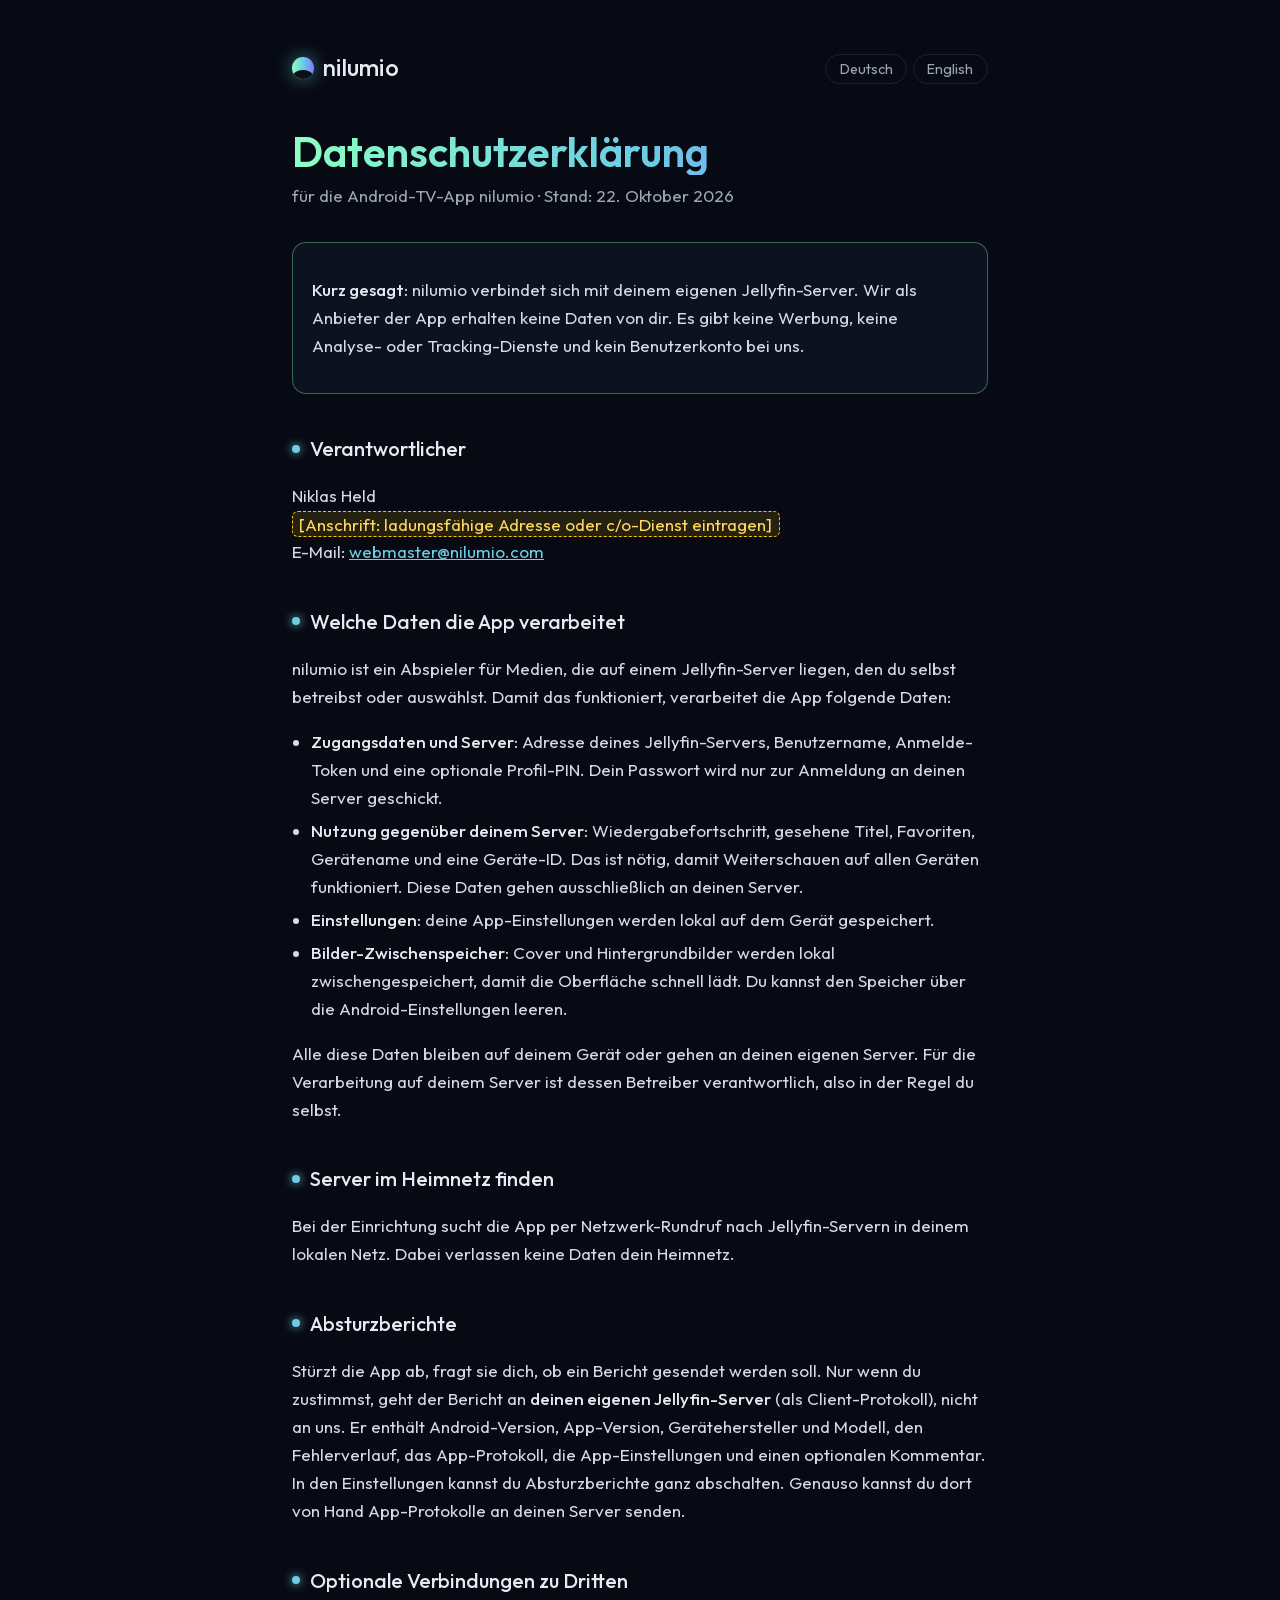
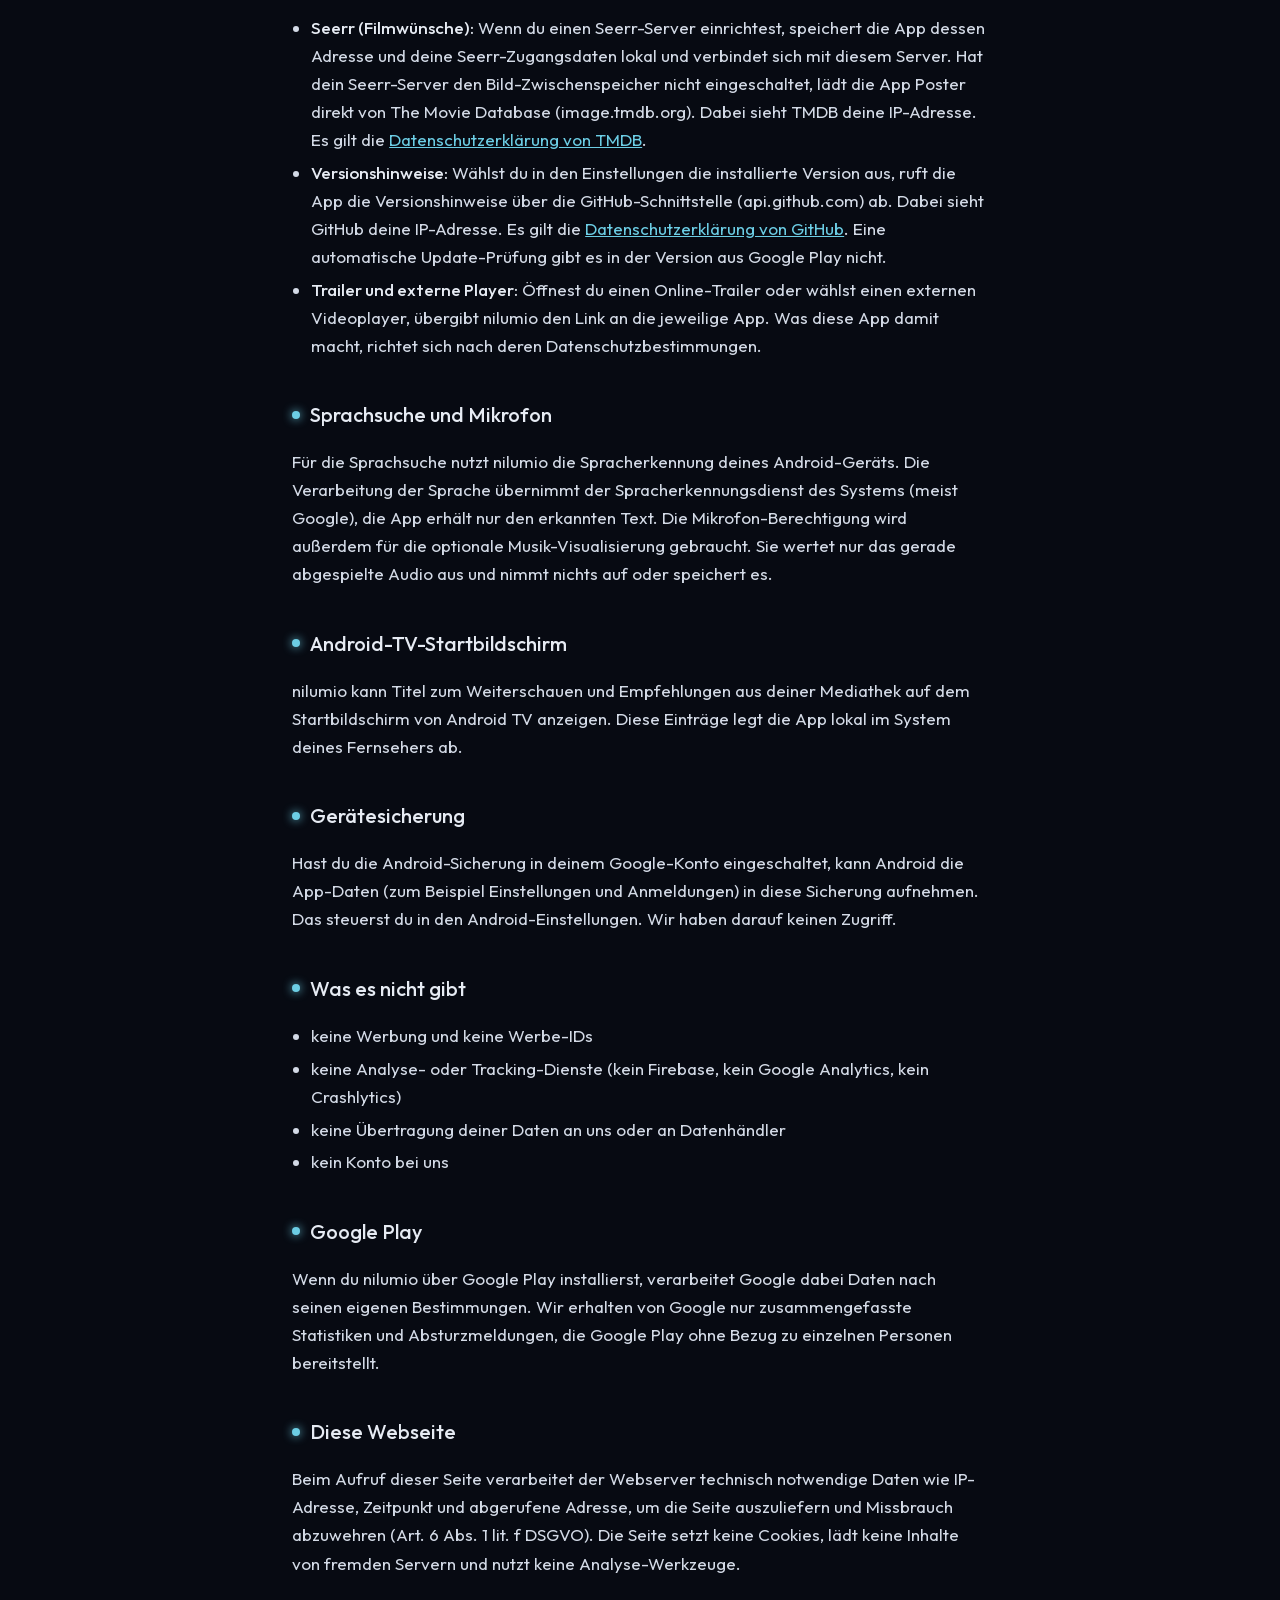
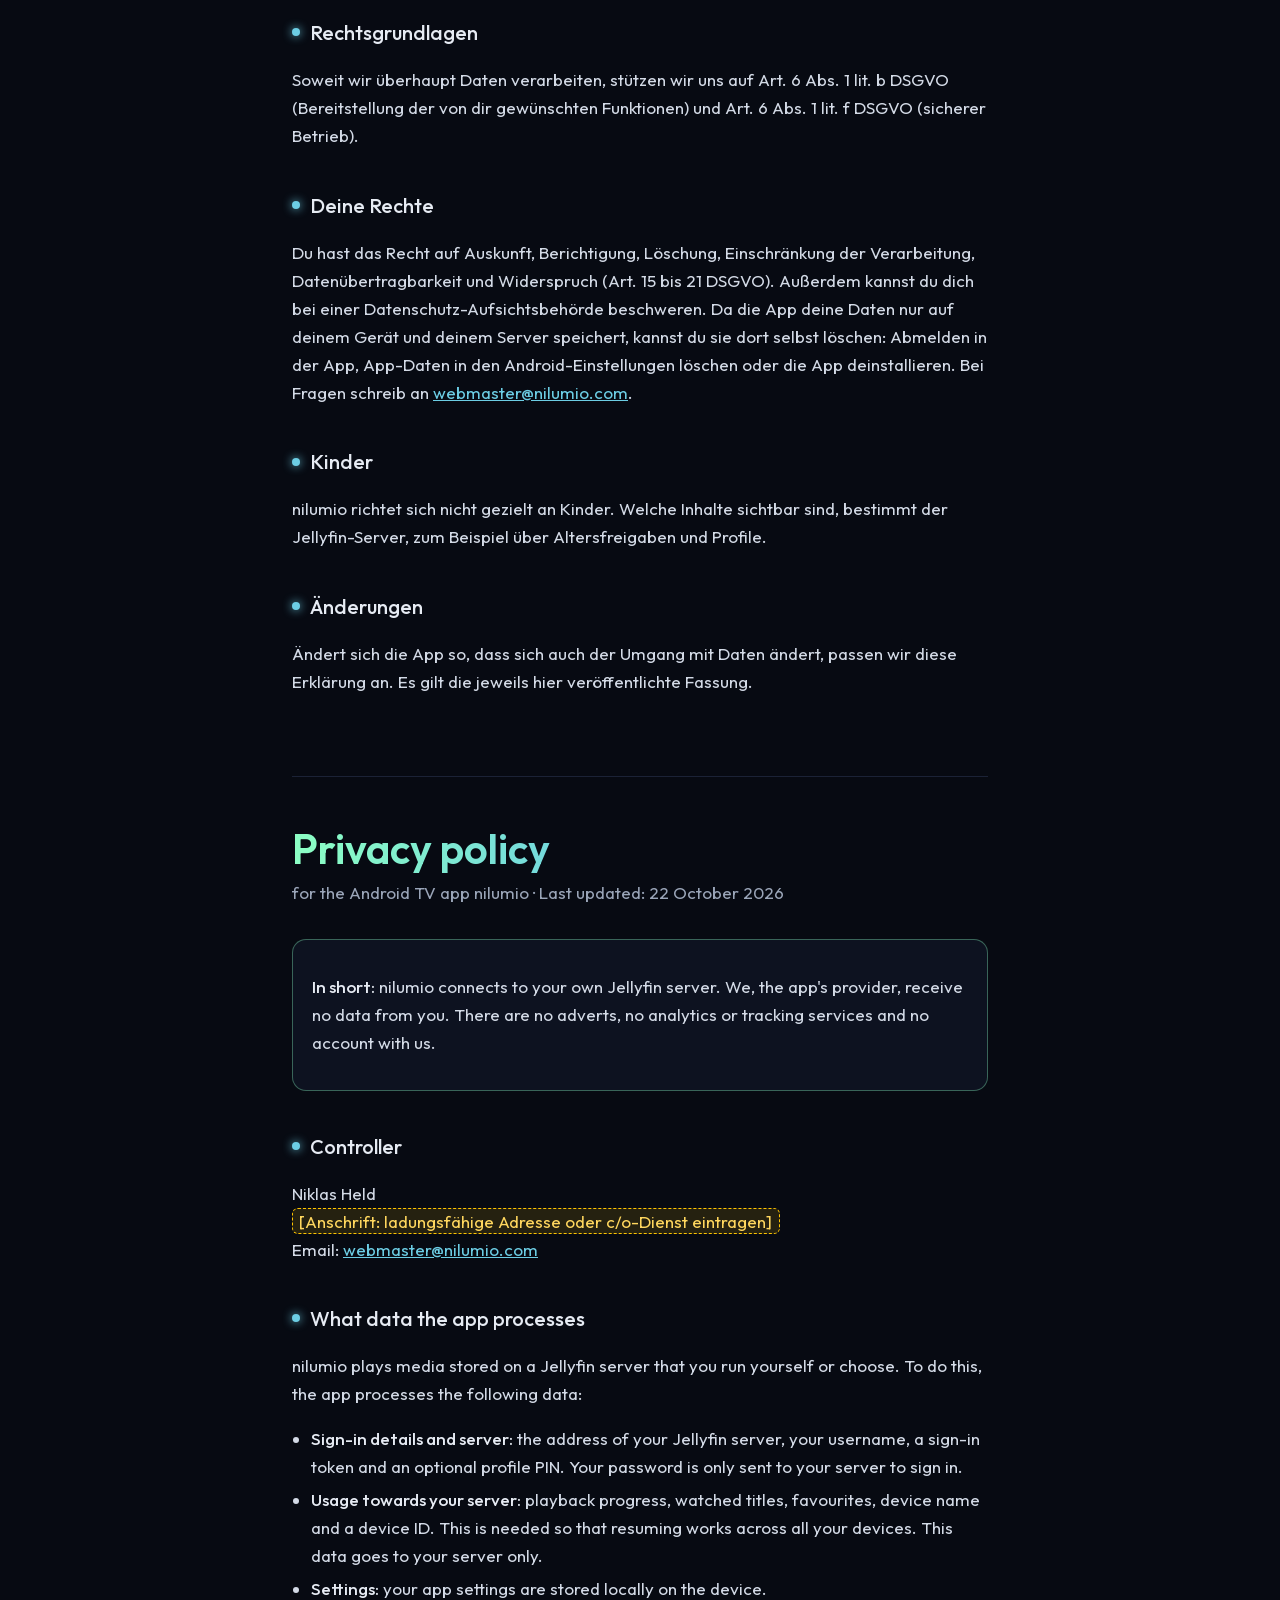
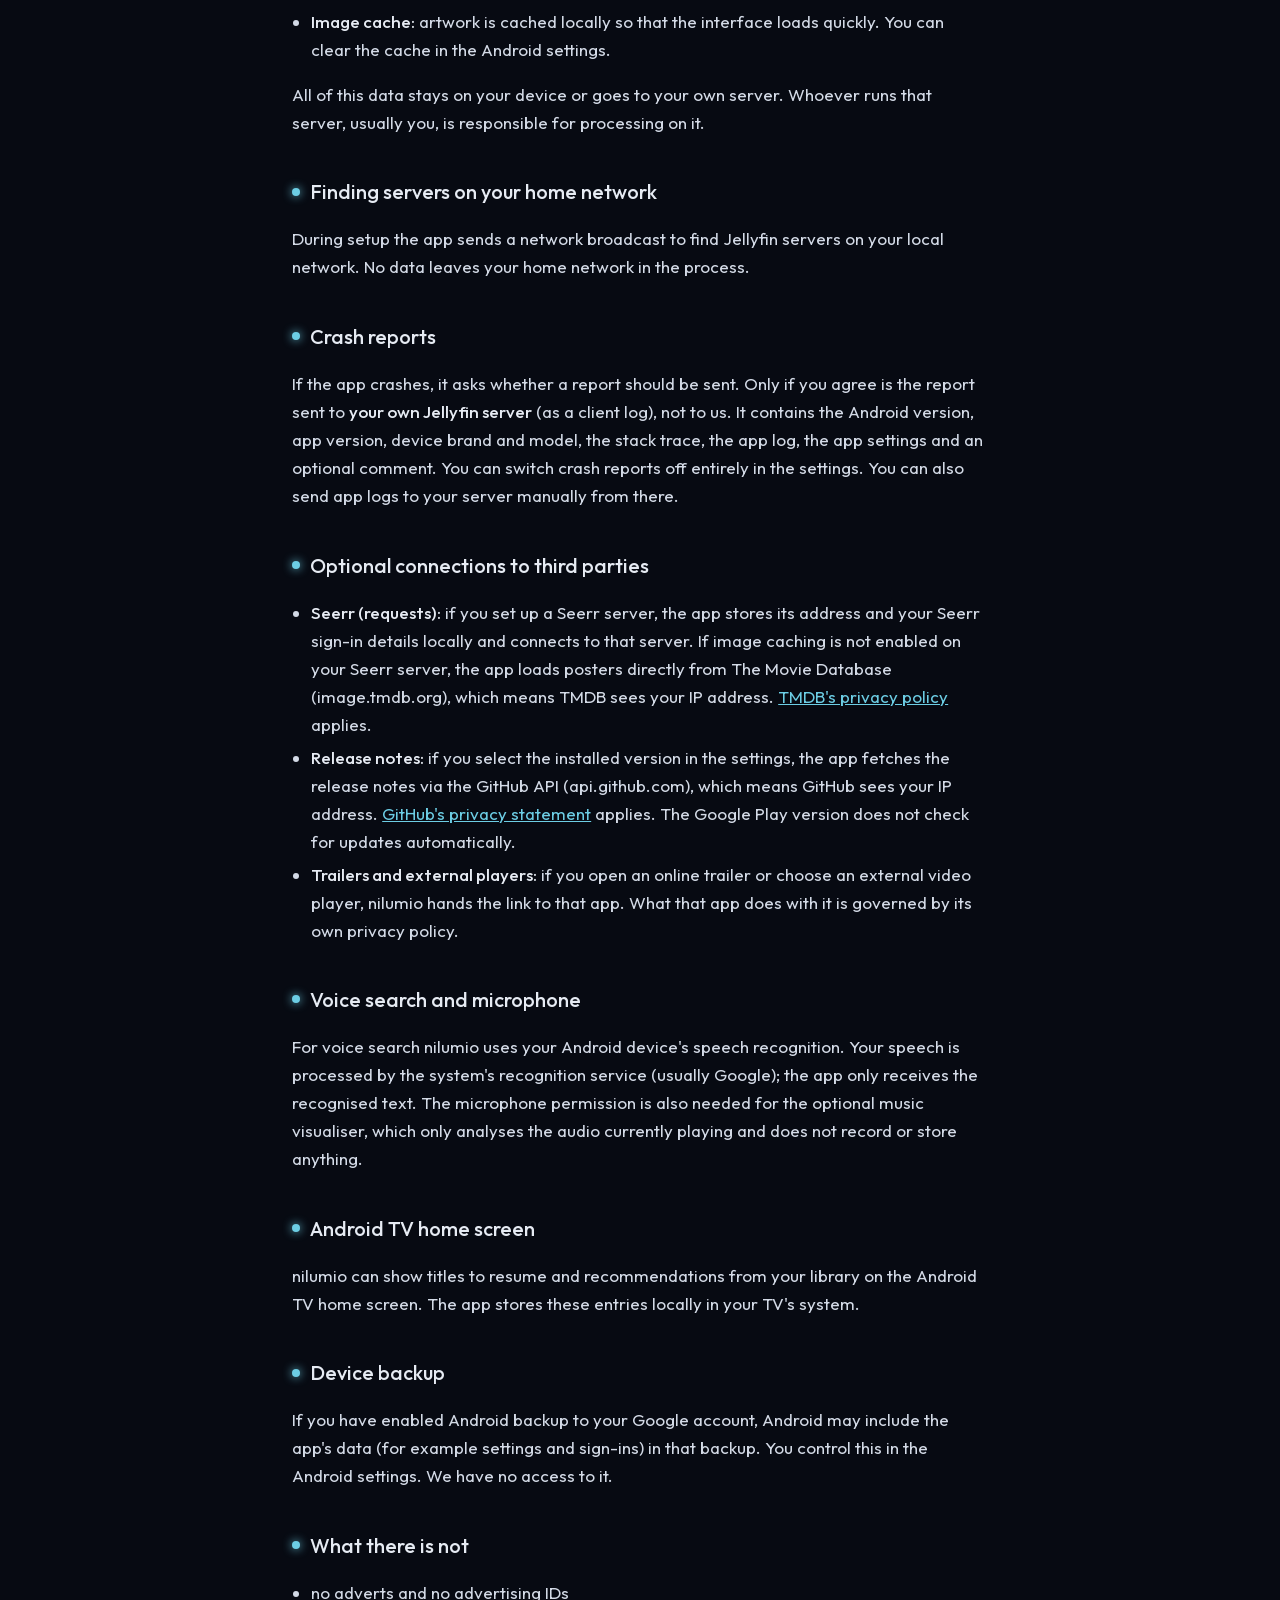
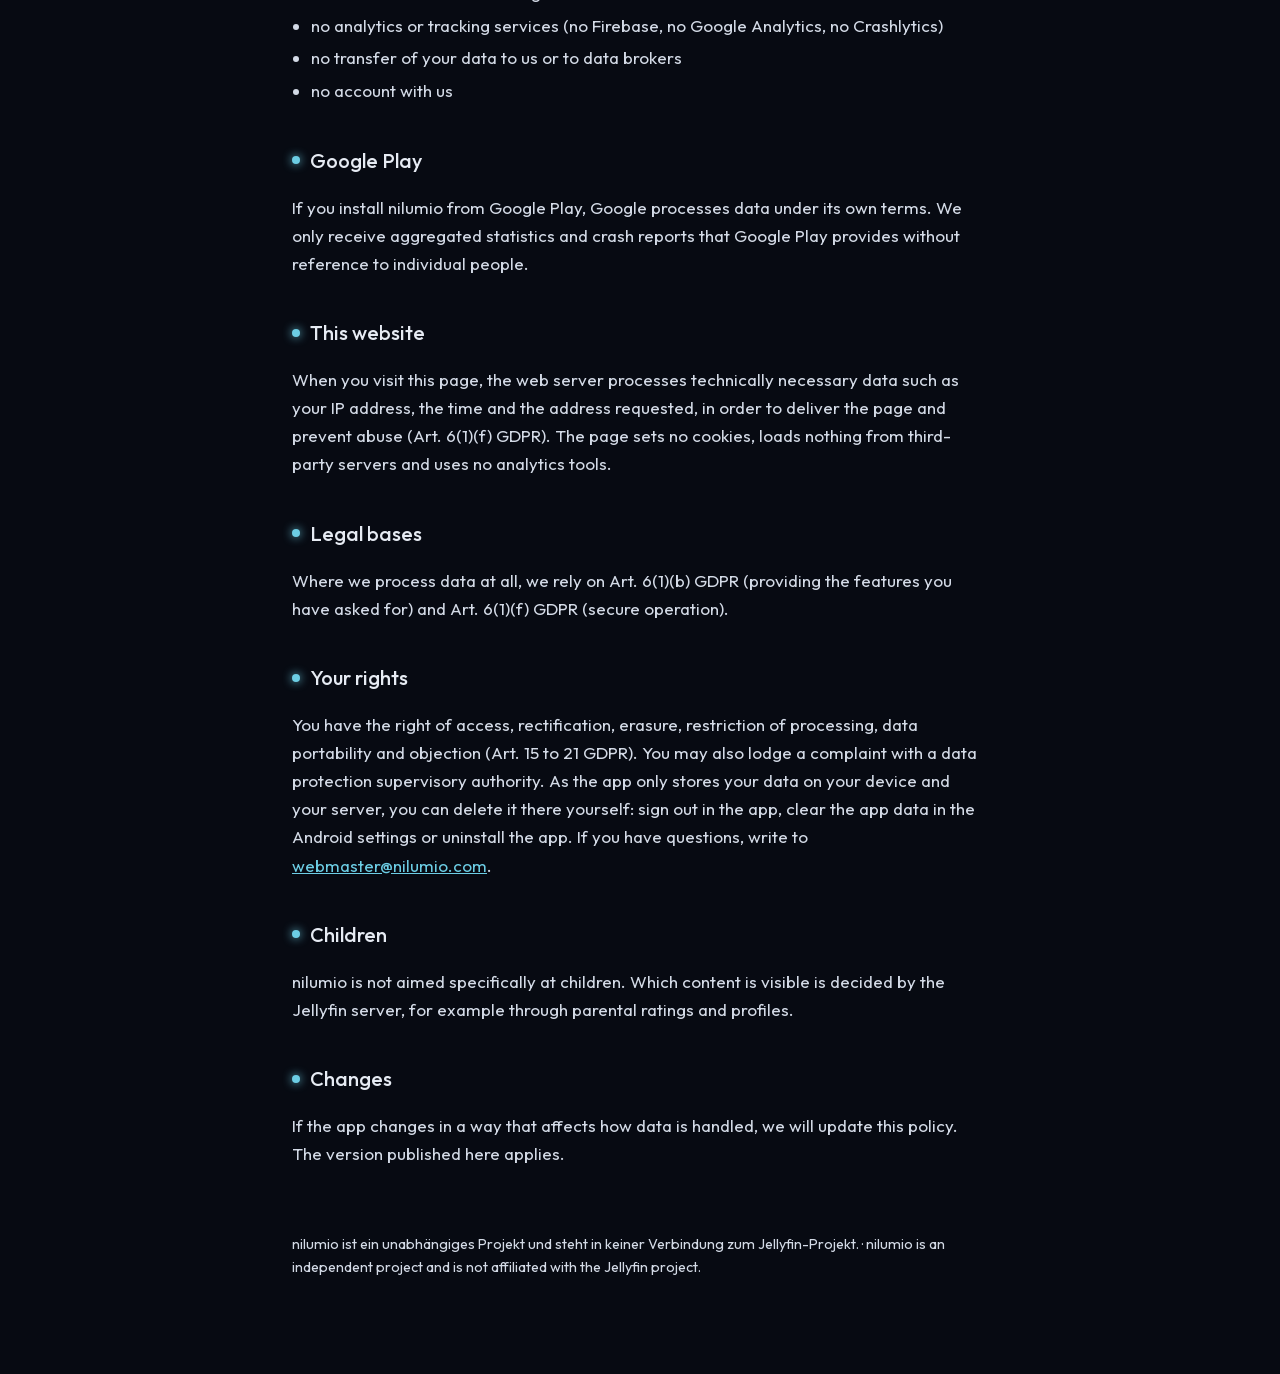
==== store/website/datenschutz/index.html @ da72fd7b "Add bilingual privacy policy page for nilumio Describes what the app actually processes: sign-in and" ====
<!doctype html>
<html lang="de">
<head>
<meta charset="utf-8">
<meta name="viewport" content="width=device-width, initial-scale=1">
<title>Datenschutz · Privacy · nilumio</title>
<meta name="description" content="Datenschutzerklärung der Android-TV-App nilumio. Privacy policy of the Android TV app nilumio.">
<meta name="robots" content="index, follow">
<meta name="color-scheme" content="dark">
<style>
@font-face{font-family:'Outfit';font-style:normal;font-weight:300 700;font-display:swap;src:url([data-uri]) format('woff2')}
:root{--bg:#070A12;--panel:#0d1220;--line:#1b2236;--text:#e6ebf3;--muted:#9aa5b8;--mint:#8CFFC4;--cyan:#6CCDE4;--violet:#8079FF}
*{box-sizing:border-box}
html{background:var(--bg)}
body{margin:0;background:var(--bg);color:var(--text);font:400 17px/1.65 'Outfit',system-ui,-apple-system,'Segoe UI',Roboto,sans-serif;-webkit-font-smoothing:antialiased}
body::before{content:"";position:fixed;inset:-20vh -10vw auto;height:70vh;z-index:-1;pointer-events:none;
 background:radial-gradient(40% 60% at 25% 30%,rgba(140,255,196,.13),transparent 70%),radial-gradient(35% 55% at 60% 20%,rgba(108,205,228,.12),transparent 70%),radial-gradient(40% 60% at 85% 35%,rgba(128,121,255,.14),transparent 70%);filter:blur(30px)}
.wrap{max-width:46rem;margin:0 auto;padding:3rem 1.25rem 5rem}
header{display:flex;align-items:center;justify-content:space-between;gap:1rem;flex-wrap:wrap;margin-bottom:2.5rem}
.brand{display:flex;align-items:center;gap:.6rem;color:var(--text);text-decoration:none;font-weight:500;font-size:1.5rem;letter-spacing:.01em}
.dot{width:1.35rem;height:1.35rem;border-radius:50%;background:linear-gradient(90deg,var(--mint),var(--cyan),var(--violet));box-shadow:0 0 18px rgba(108,205,228,.55);position:relative;overflow:hidden}
.dot::after{content:"";position:absolute;left:-10%;right:-10%;top:58%;height:120%;border-radius:50%;background:#0b0f16}
nav.lang a{color:var(--muted);text-decoration:none;border:1px solid var(--line);border-radius:999px;padding:.3rem .85rem;font-size:.9rem;margin-left:.35rem}
nav.lang a:hover,nav.lang a:focus-visible{color:var(--text);border-color:var(--cyan);outline:none}
h1{font-weight:600;font-size:clamp(1.9rem,5vw,2.6rem);line-height:1.15;margin:0 0 .4rem;background:linear-gradient(90deg,var(--mint),var(--cyan) 50%,var(--violet));-webkit-background-clip:text;background-clip:text;color:transparent}
.stand{color:var(--muted);margin:0 0 2rem}
h2{font-weight:500;font-size:1.25rem;margin:2.4rem 0 .6rem;color:var(--text)}
h2::before{content:"";display:inline-block;width:.5rem;height:.5rem;border-radius:50%;background:var(--cyan);margin-right:.6rem;vertical-align:.18em;box-shadow:0 0 10px var(--cyan)}
p,li{color:#d3dae6}
ul{padding-left:1.2rem}
li{margin:.3rem 0}
a{color:var(--cyan)}
strong{color:var(--text);font-weight:500}
.box{background:var(--panel);border:1px solid var(--line);border-radius:14px;padding:1rem 1.2rem;margin:1rem 0}
.box.key{border-color:rgba(140,255,196,.35)}
.placeholder{background:rgba(255,196,0,.12);border:1px dashed #ffc400;color:#ffd75e;border-radius:6px;padding:.1rem .4rem}
section.lang + section.lang{margin-top:5rem;padding-top:3rem;border-top:1px solid var(--line)}
footer{margin-top:4rem;color:var(--muted);font-size:.9rem}
</style>
</head>
<body>
<div class="wrap">
<header>
  <a class="brand" href="#de" aria-label="nilumio"><span class="dot" aria-hidden="true"></span>nilumio</a>
  <nav class="lang" aria-label="Sprache / Language"><a href="#de" hreflang="de">Deutsch</a><a href="#en" hreflang="en">English</a></nav>
</header>

<main>
<section class="lang" id="de" lang="de">
<h1>Datenschutzerklärung</h1>
<p class="stand">für die Android-TV-App nilumio · Stand: 22. Oktober 2026</p>

<div class="box key">
<p><strong>Kurz gesagt:</strong> nilumio verbindet sich mit deinem eigenen Jellyfin-Server. Wir als Anbieter der App erhalten keine Daten von dir. Es gibt keine Werbung, keine Analyse- oder Tracking-Dienste und kein Benutzerkonto bei uns.</p>
</div>

<h2>Verantwortlicher</h2>
<p>Niklas Held<br>
<span class="placeholder">[Anschrift: ladungsfähige Adresse oder c/o-Dienst eintragen]</span><br>
E-Mail: <a href="mailto:webmaster@nilumio.com">webmaster@nilumio.com</a></p>

<h2>Welche Daten die App verarbeitet</h2>
<p>nilumio ist ein Abspieler für Medien, die auf einem Jellyfin-Server liegen, den du selbst betreibst oder auswählst. Damit das funktioniert, verarbeitet die App folgende Daten:</p>
<ul>
<li><strong>Zugangsdaten und Server:</strong> Adresse deines Jellyfin-Servers, Benutzername, Anmelde-Token und eine optionale Profil-PIN. Dein Passwort wird nur zur Anmeldung an deinen Server geschickt.</li>
<li><strong>Nutzung gegenüber deinem Server:</strong> Wiedergabefortschritt, gesehene Titel, Favoriten, Gerätename und eine Geräte-ID. Das ist nötig, damit Weiterschauen auf allen Geräten funktioniert. Diese Daten gehen ausschließlich an deinen Server.</li>
<li><strong>Einstellungen:</strong> deine App-Einstellungen werden lokal auf dem Gerät gespeichert.</li>
<li><strong>Bilder-Zwischenspeicher:</strong> Cover und Hintergrundbilder werden lokal zwischengespeichert, damit die Oberfläche schnell lädt. Du kannst den Speicher über die Android-Einstellungen leeren.</li>
</ul>
<p>Alle diese Daten bleiben auf deinem Gerät oder gehen an deinen eigenen Server. Für die Verarbeitung auf deinem Server ist dessen Betreiber verantwortlich, also in der Regel du selbst.</p>

<h2>Server im Heimnetz finden</h2>
<p>Bei der Einrichtung sucht die App per Netzwerk-Rundruf nach Jellyfin-Servern in deinem lokalen Netz. Dabei verlassen keine Daten dein Heimnetz.</p>

<h2>Absturzberichte</h2>
<p>Stürzt die App ab, fragt sie dich, ob ein Bericht gesendet werden soll. Nur wenn du zustimmst, geht der Bericht an <strong>deinen eigenen Jellyfin-Server</strong> (als Client-Protokoll), nicht an uns. Er enthält Android-Version, App-Version, Gerätehersteller und Modell, den Fehlerverlauf, das App-Protokoll, die App-Einstellungen und einen optionalen Kommentar. In den Einstellungen kannst du Absturzberichte ganz abschalten. Genauso kannst du dort von Hand App-Protokolle an deinen Server senden.</p>

<h2>Optionale Verbindungen zu Dritten</h2>
<ul>
<li><strong>Seerr (Filmwünsche):</strong> Wenn du einen Seerr-Server einrichtest, speichert die App dessen Adresse und deine Seerr-Zugangsdaten lokal und verbindet sich mit diesem Server. Hat dein Seerr-Server den Bild-Zwischenspeicher nicht eingeschaltet, lädt die App Poster direkt von The Movie Database (image.tmdb.org). Dabei sieht TMDB deine IP-Adresse. Es gilt die <a href="https://www.themoviedb.org/privacy-policy" rel="noopener">Datenschutzerklärung von TMDB</a>.</li>
<li><strong>Versionshinweise:</strong> Wählst du in den Einstellungen die installierte Version aus, ruft die App die Versionshinweise über die GitHub-Schnittstelle (api.github.com) ab. Dabei sieht GitHub deine IP-Adresse. Es gilt die <a href="https://docs.github.com/de/site-policy/privacy-policies/github-general-privacy-statement" rel="noopener">Datenschutzerklärung von GitHub</a>. Eine automatische Update-Prüfung gibt es in der Version aus Google Play nicht.</li>
<li><strong>Trailer und externe Player:</strong> Öffnest du einen Online-Trailer oder wählst einen externen Videoplayer, übergibt nilumio den Link an die jeweilige App. Was diese App damit macht, richtet sich nach deren Datenschutzbestimmungen.</li>
</ul>

<h2>Sprachsuche und Mikrofon</h2>
<p>Für die Sprachsuche nutzt nilumio die Spracherkennung deines Android-Geräts. Die Verarbeitung der Sprache übernimmt der Spracherkennungsdienst des Systems (meist Google), die App erhält nur den erkannten Text. Die Mikrofon-Berechtigung wird außerdem für die optionale Musik-Visualisierung gebraucht. Sie wertet nur das gerade abgespielte Audio aus und nimmt nichts auf oder speichert es.</p>

<h2>Android-TV-Startbildschirm</h2>
<p>nilumio kann Titel zum Weiterschauen und Empfehlungen aus deiner Mediathek auf dem Startbildschirm von Android TV anzeigen. Diese Einträge legt die App lokal im System deines Fernsehers ab.</p>

<h2>Gerätesicherung</h2>
<p>Hast du die Android-Sicherung in deinem Google-Konto eingeschaltet, kann Android die App-Daten (zum Beispiel Einstellungen und Anmeldungen) in diese Sicherung aufnehmen. Das steuerst du in den Android-Einstellungen. Wir haben darauf keinen Zugriff.</p>

<h2>Was es nicht gibt</h2>
<ul>
<li>keine Werbung und keine Werbe-IDs</li>
<li>keine Analyse- oder Tracking-Dienste (kein Firebase, kein Google Analytics, kein Crashlytics)</li>
<li>keine Übertragung deiner Daten an uns oder an Datenhändler</li>
<li>kein Konto bei uns</li>
</ul>

<h2>Google Play</h2>
<p>Wenn du nilumio über Google Play installierst, verarbeitet Google dabei Daten nach seinen eigenen Bestimmungen. Wir erhalten von Google nur zusammengefasste Statistiken und Absturzmeldungen, die Google Play ohne Bezug zu einzelnen Personen bereitstellt.</p>

<h2>Diese Webseite</h2>
<p>Beim Aufruf dieser Seite verarbeitet der Webserver technisch notwendige Daten wie IP-Adresse, Zeitpunkt und abgerufene Adresse, um die Seite auszuliefern und Missbrauch abzuwehren (Art. 6 Abs. 1 lit. f DSGVO). Die Seite setzt keine Cookies, lädt keine Inhalte von fremden Servern und nutzt keine Analyse-Werkzeuge.</p>

<h2>Rechtsgrundlagen</h2>
<p>Soweit wir überhaupt Daten verarbeiten, stützen wir uns auf Art. 6 Abs. 1 lit. b DSGVO (Bereitstellung der von dir gewünschten Funktionen) und Art. 6 Abs. 1 lit. f DSGVO (sicherer Betrieb).</p>

<h2>Deine Rechte</h2>
<p>Du hast das Recht auf Auskunft, Berichtigung, Löschung, Einschränkung der Verarbeitung, Datenübertragbarkeit und Widerspruch (Art. 15 bis 21 DSGVO). Außerdem kannst du dich bei einer Datenschutz-Aufsichtsbehörde beschweren. Da die App deine Daten nur auf deinem Gerät und deinem Server speichert, kannst du sie dort selbst löschen: Abmelden in der App, App-Daten in den Android-Einstellungen löschen oder die App deinstallieren. Bei Fragen schreib an <a href="mailto:webmaster@nilumio.com">webmaster@nilumio.com</a>.</p>

<h2>Kinder</h2>
<p>nilumio richtet sich nicht gezielt an Kinder. Welche Inhalte sichtbar sind, bestimmt der Jellyfin-Server, zum Beispiel über Altersfreigaben und Profile.</p>

<h2>Änderungen</h2>
<p>Ändert sich die App so, dass sich auch der Umgang mit Daten ändert, passen wir diese Erklärung an. Es gilt die jeweils hier veröffentlichte Fassung.</p>
</section>

<section class="lang" id="en" lang="en-GB">
<h1>Privacy policy</h1>
<p class="stand">for the Android TV app nilumio · Last updated: 22 October 2026</p>

<div class="box key">
<p><strong>In short:</strong> nilumio connects to your own Jellyfin server. We, the app's provider, receive no data from you. There are no adverts, no analytics or tracking services and no account with us.</p>
</div>

<h2>Controller</h2>
<p>Niklas Held<br>
<span class="placeholder">[Anschrift: ladungsfähige Adresse oder c/o-Dienst eintragen]</span><br>
Email: <a href="mailto:webmaster@nilumio.com">webmaster@nilumio.com</a></p>

<h2>What data the app processes</h2>
<p>nilumio plays media stored on a Jellyfin server that you run yourself or choose. To do this, the app processes the following data:</p>
<ul>
<li><strong>Sign-in details and server:</strong> the address of your Jellyfin server, your username, a sign-in token and an optional profile PIN. Your password is only sent to your server to sign in.</li>
<li><strong>Usage towards your server:</strong> playback progress, watched titles, favourites, device name and a device ID. This is needed so that resuming works across all your devices. This data goes to your server only.</li>
<li><strong>Settings:</strong> your app settings are stored locally on the device.</li>
<li><strong>Image cache:</strong> artwork is cached locally so that the interface loads quickly. You can clear the cache in the Android settings.</li>
</ul>
<p>All of this data stays on your device or goes to your own server. Whoever runs that server, usually you, is responsible for processing on it.</p>

<h2>Finding servers on your home network</h2>
<p>During setup the app sends a network broadcast to find Jellyfin servers on your local network. No data leaves your home network in the process.</p>

<h2>Crash reports</h2>
<p>If the app crashes, it asks whether a report should be sent. Only if you agree is the report sent to <strong>your own Jellyfin server</strong> (as a client log), not to us. It contains the Android version, app version, device brand and model, the stack trace, the app log, the app settings and an optional comment. You can switch crash reports off entirely in the settings. You can also send app logs to your server manually from there.</p>

<h2>Optional connections to third parties</h2>
<ul>
<li><strong>Seerr (requests):</strong> if you set up a Seerr server, the app stores its address and your Seerr sign-in details locally and connects to that server. If image caching is not enabled on your Seerr server, the app loads posters directly from The Movie Database (image.tmdb.org), which means TMDB sees your IP address. <a href="https://www.themoviedb.org/privacy-policy" rel="noopener">TMDB's privacy policy</a> applies.</li>
<li><strong>Release notes:</strong> if you select the installed version in the settings, the app fetches the release notes via the GitHub API (api.github.com), which means GitHub sees your IP address. <a href="https://docs.github.com/en/site-policy/privacy-policies/github-general-privacy-statement" rel="noopener">GitHub's privacy statement</a> applies. The Google Play version does not check for updates automatically.</li>
<li><strong>Trailers and external players:</strong> if you open an online trailer or choose an external video player, nilumio hands the link to that app. What that app does with it is governed by its own privacy policy.</li>
</ul>

<h2>Voice search and microphone</h2>
<p>For voice search nilumio uses your Android device's speech recognition. Your speech is processed by the system's recognition service (usually Google); the app only receives the recognised text. The microphone permission is also needed for the optional music visualiser, which only analyses the audio currently playing and does not record or store anything.</p>

<h2>Android TV home screen</h2>
<p>nilumio can show titles to resume and recommendations from your library on the Android TV home screen. The app stores these entries locally in your TV's system.</p>

<h2>Device backup</h2>
<p>If you have enabled Android backup to your Google account, Android may include the app's data (for example settings and sign-ins) in that backup. You control this in the Android settings. We have no access to it.</p>

<h2>What there is not</h2>
<ul>
<li>no adverts and no advertising IDs</li>
<li>no analytics or tracking services (no Firebase, no Google Analytics, no Crashlytics)</li>
<li>no transfer of your data to us or to data brokers</li>
<li>no account with us</li>
</ul>

<h2>Google Play</h2>
<p>If you install nilumio from Google Play, Google processes data under its own terms. We only receive aggregated statistics and crash reports that Google Play provides without reference to individual people.</p>

<h2>This website</h2>
<p>When you visit this page, the web server processes technically necessary data such as your IP address, the time and the address requested, in order to deliver the page and prevent abuse (Art. 6(1)(f) GDPR). The page sets no cookies, loads nothing from third-party servers and uses no analytics tools.</p>

<h2>Legal bases</h2>
<p>Where we process data at all, we rely on Art. 6(1)(b) GDPR (providing the features you have asked for) and Art. 6(1)(f) GDPR (secure operation).</p>

<h2>Your rights</h2>
<p>You have the right of access, rectification, erasure, restriction of processing, data portability and objection (Art. 15 to 21 GDPR). You may also lodge a complaint with a data protection supervisory authority. As the app only stores your data on your device and your server, you can delete it there yourself: sign out in the app, clear the app data in the Android settings or uninstall the app. If you have questions, write to <a href="mailto:webmaster@nilumio.com">webmaster@nilumio.com</a>.</p>

<h2>Children</h2>
<p>nilumio is not aimed specifically at children. Which content is visible is decided by the Jellyfin server, for example through parental ratings and profiles.</p>

<h2>Changes</h2>
<p>If the app changes in a way that affects how data is handled, we will update this policy. The version published here applies.</p>
</section>
</main>

<footer>
<p>nilumio ist ein unabhängiges Projekt und steht in keiner Verbindung zum Jellyfin-Projekt. · nilumio is an independent project and is not affiliated with the Jellyfin project.</p>
</footer>
</div>
</body>
</html>
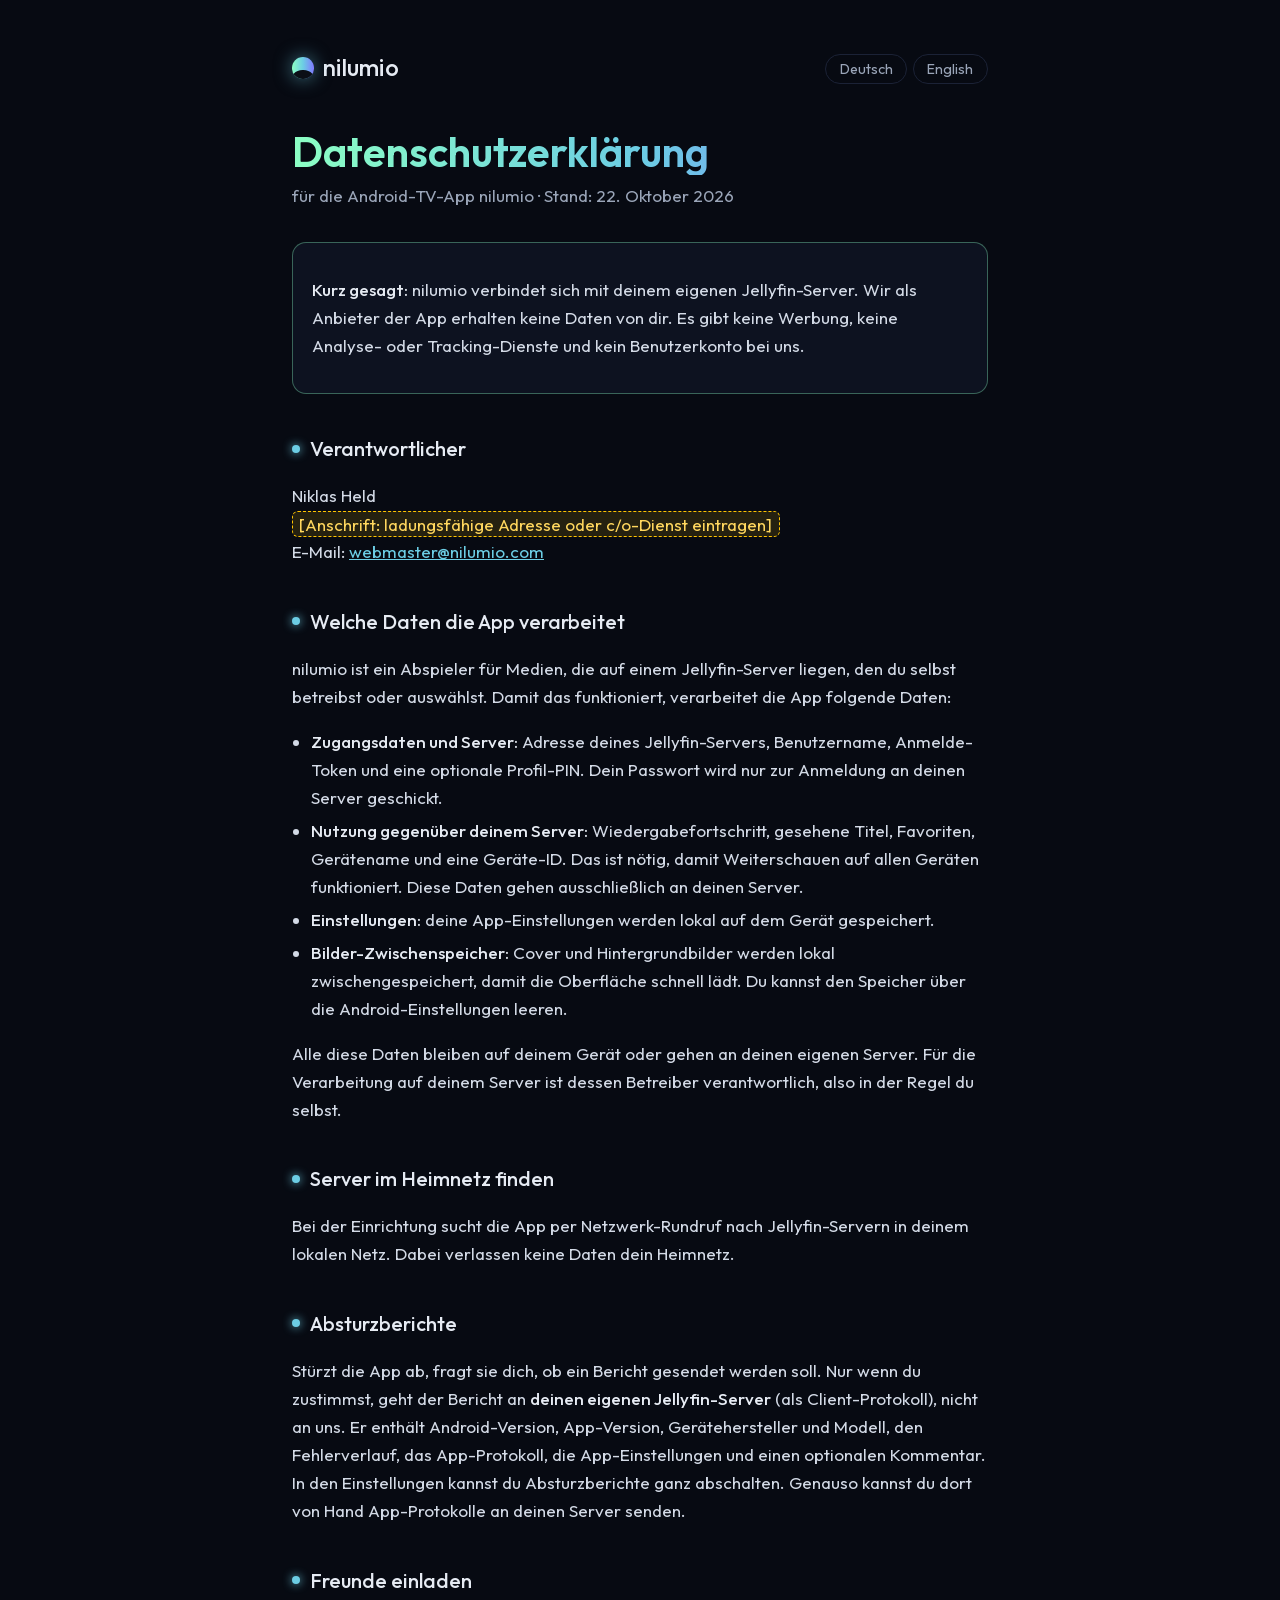
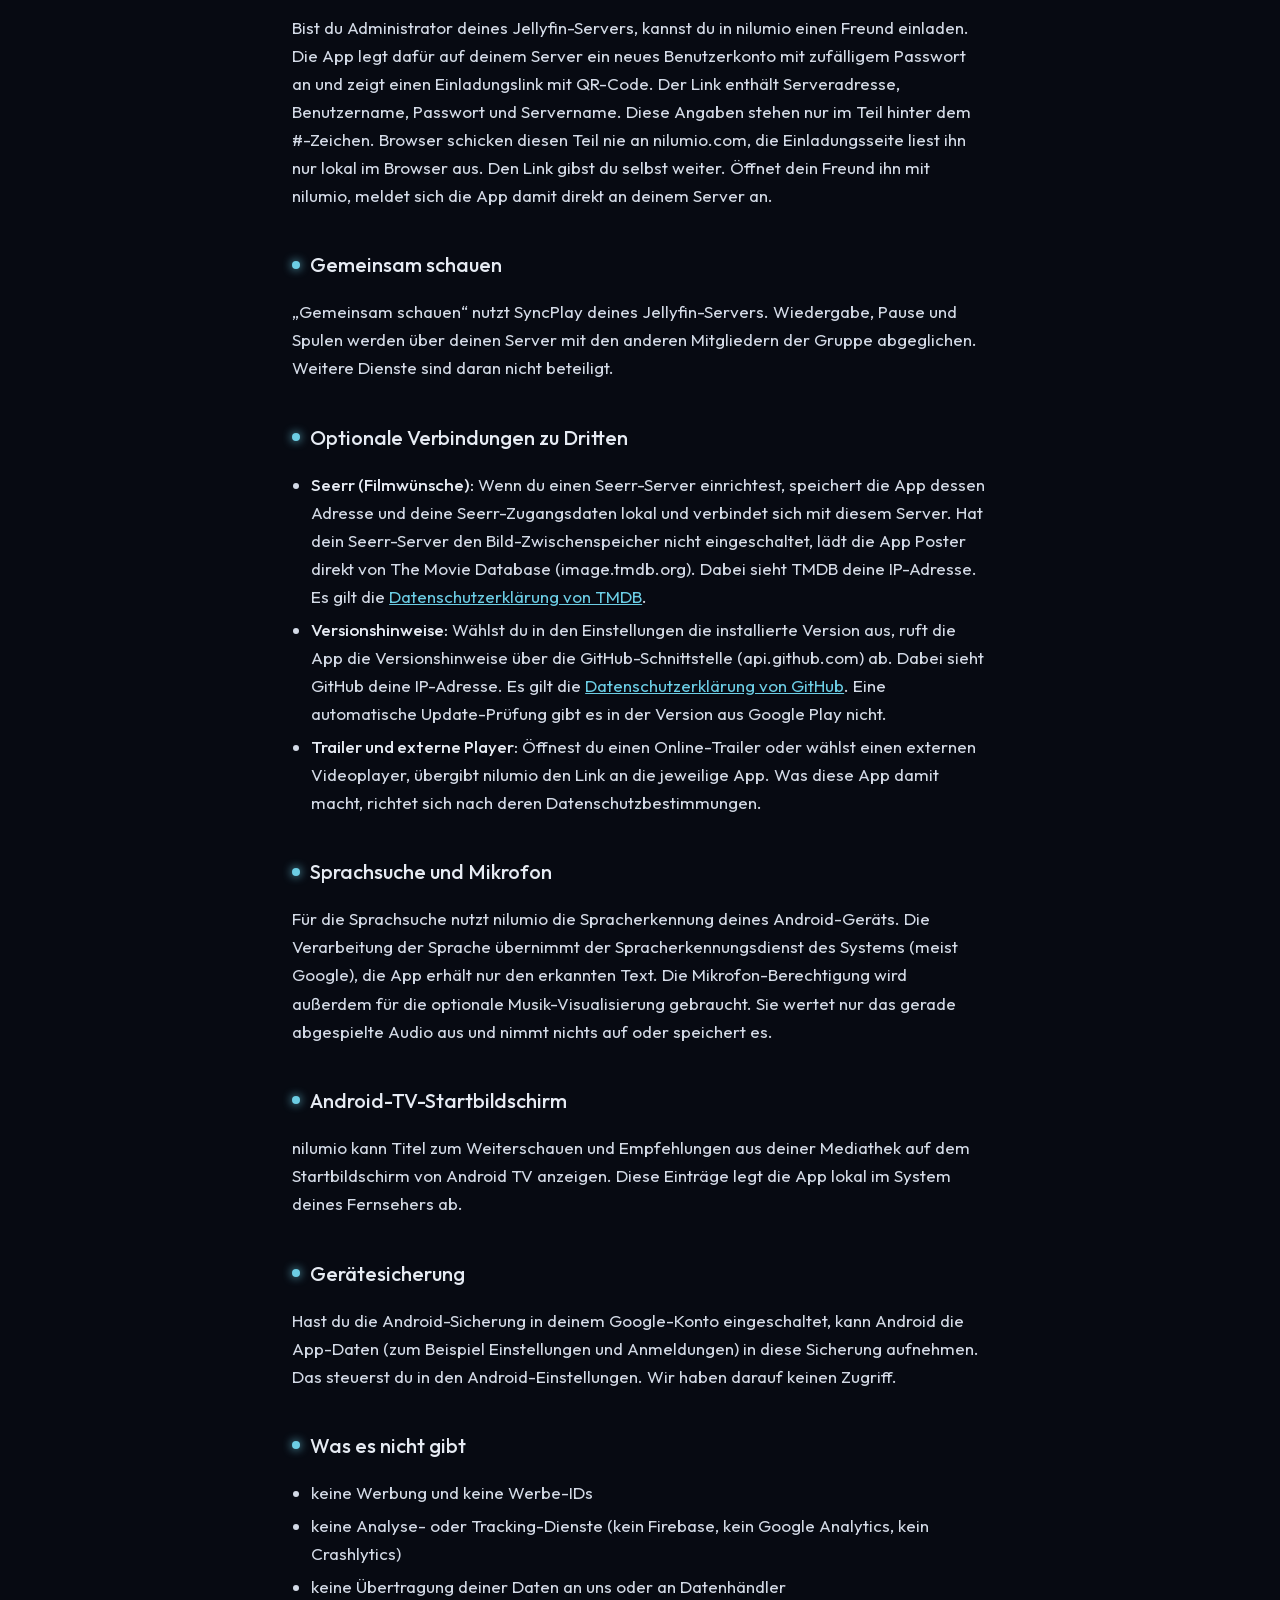
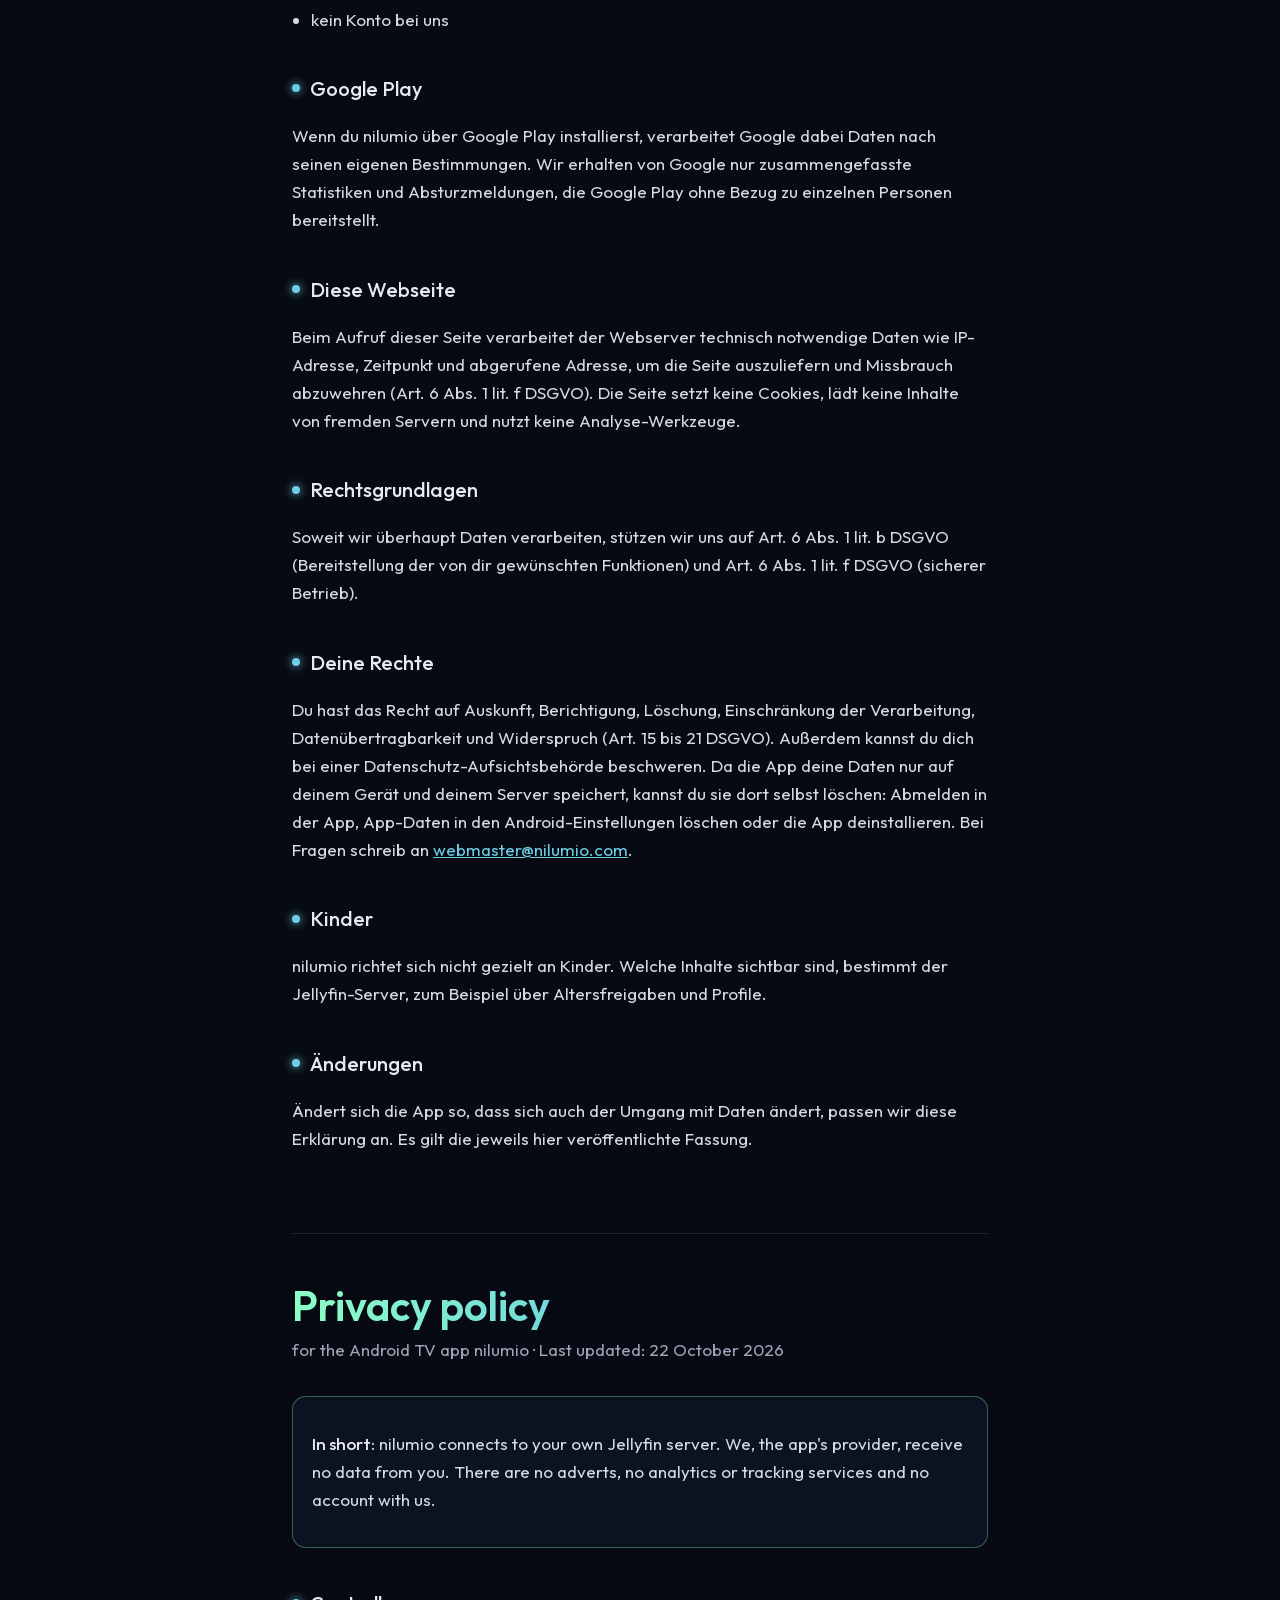
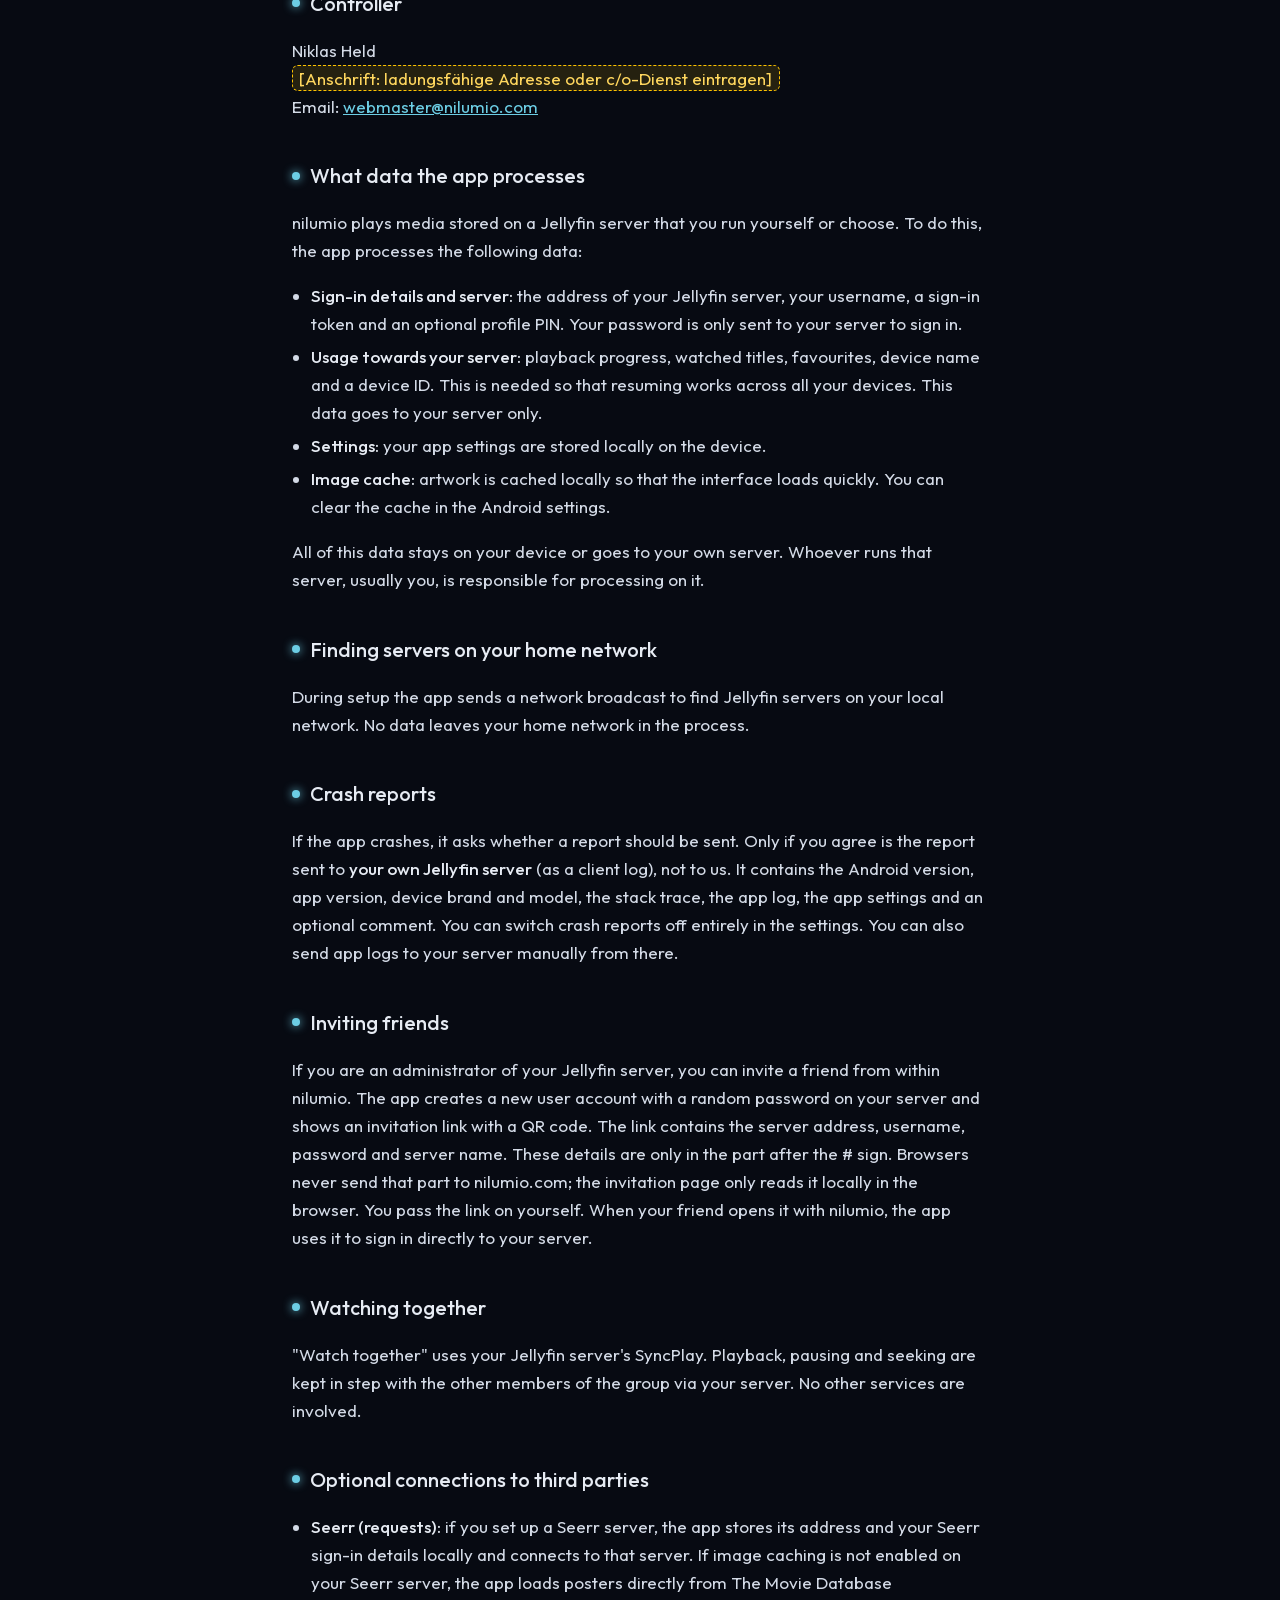
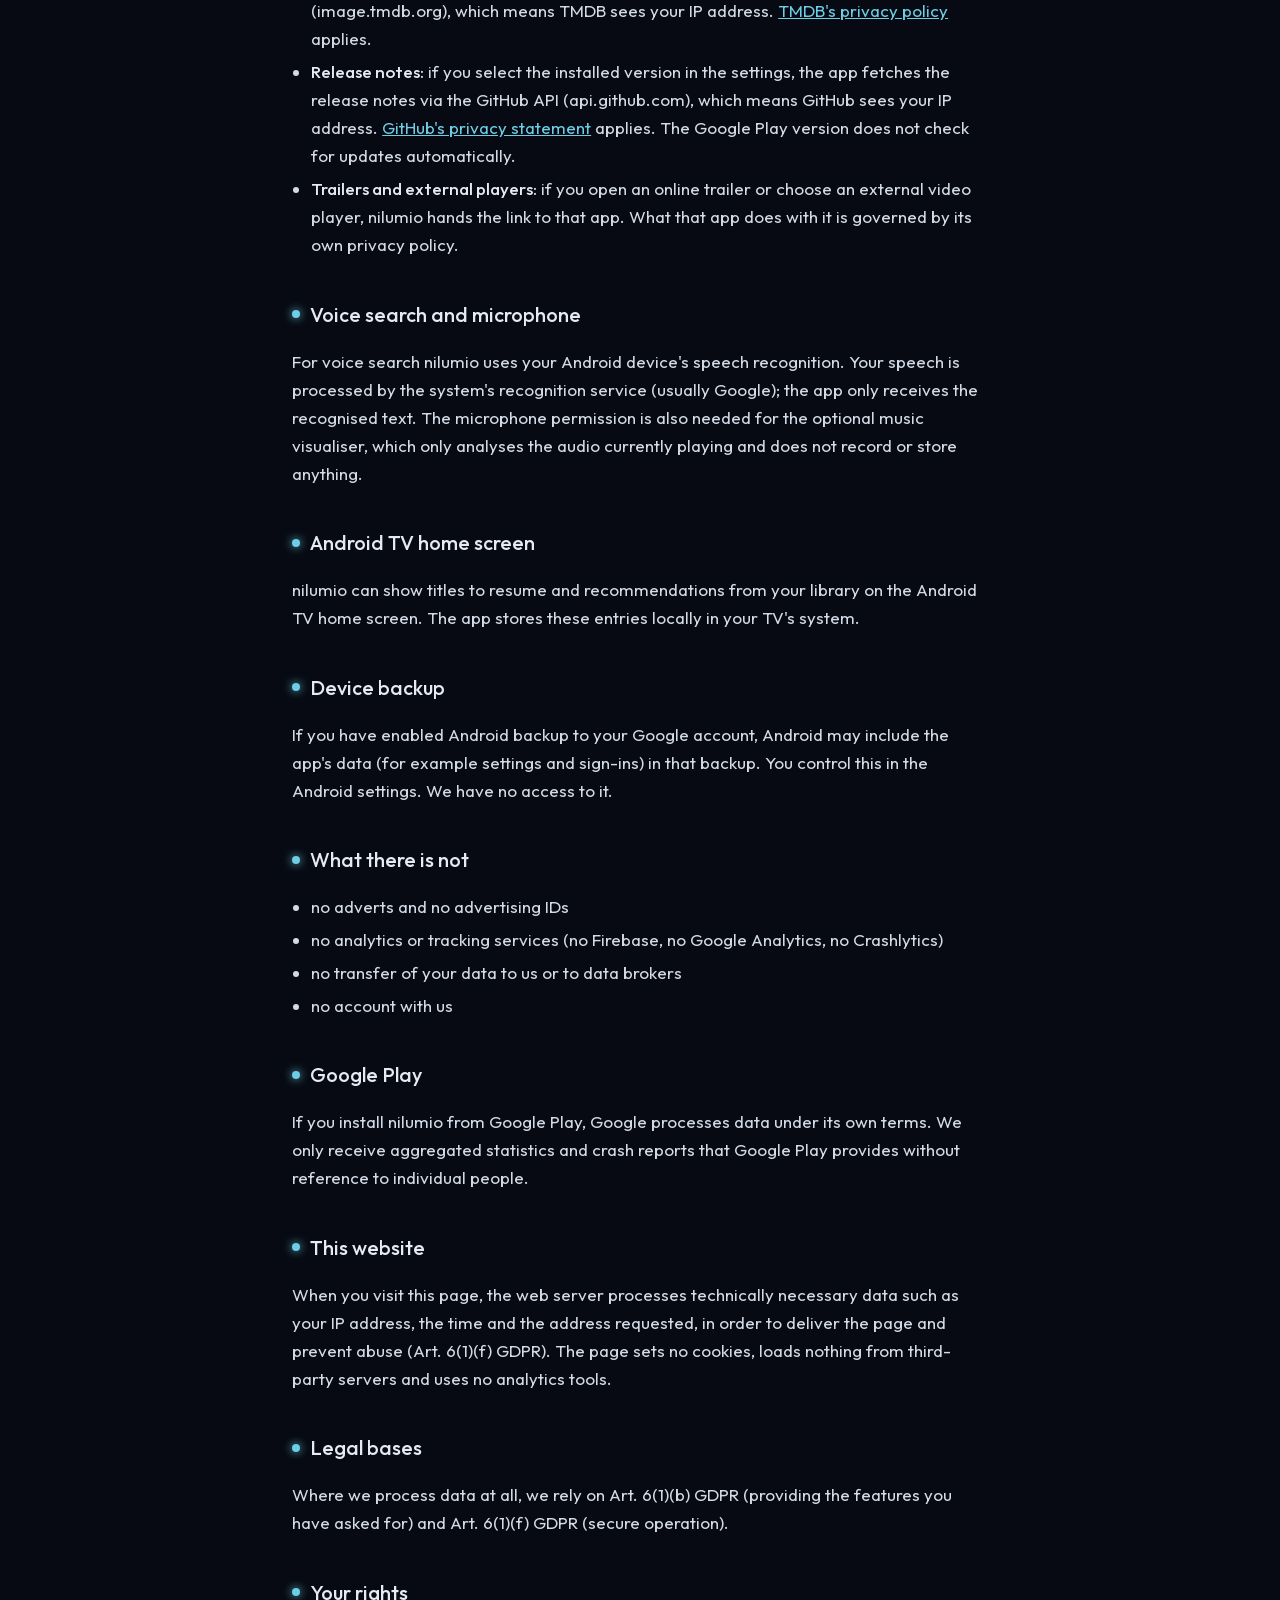
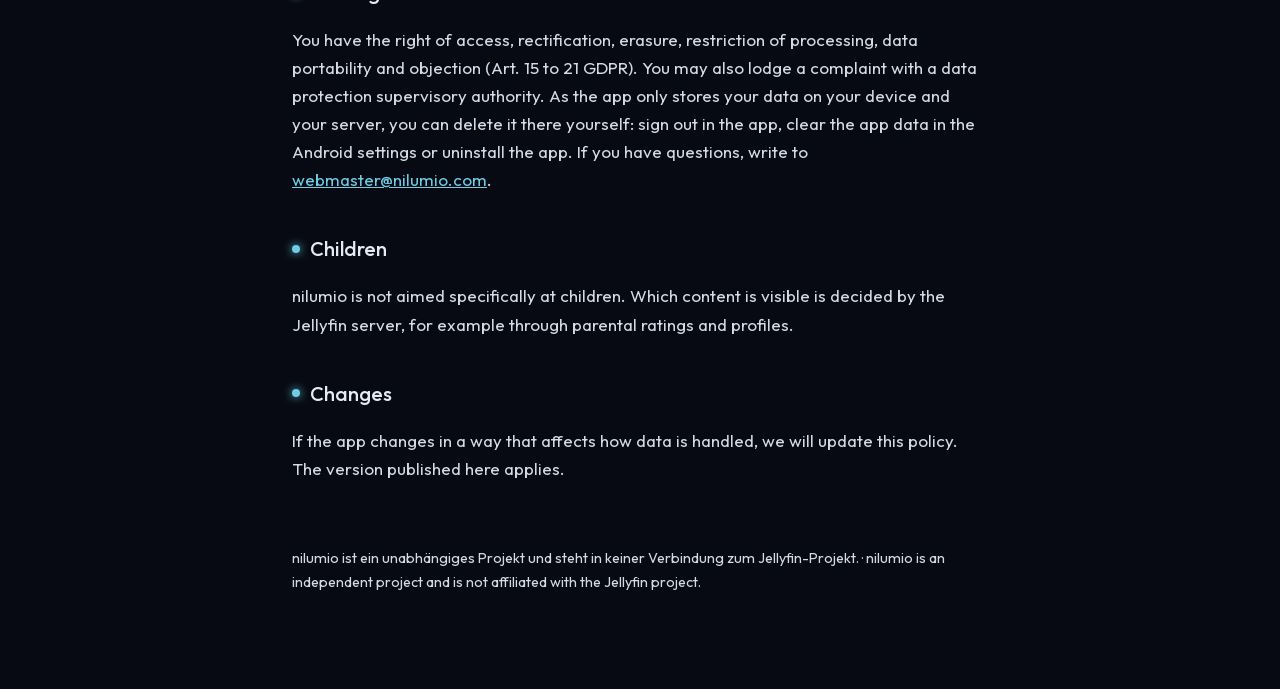
==== commit 3bb285a1: "Cover friend invitations and watching together in the privacy policy Co-Authored-By: Claude Opus 5.5" ====
--- a/store/website/datenschutz/index.html
+++ b/store/website/datenschutz/index.html
@@ -75,6 +75,12 @@
 <h2>Absturzberichte</h2>
 <p>Stürzt die App ab, fragt sie dich, ob ein Bericht gesendet werden soll. Nur wenn du zustimmst, geht der Bericht an <strong>deinen eigenen Jellyfin-Server</strong> (als Client-Protokoll), nicht an uns. Er enthält Android-Version, App-Version, Gerätehersteller und Modell, den Fehlerverlauf, das App-Protokoll, die App-Einstellungen und einen optionalen Kommentar. In den Einstellungen kannst du Absturzberichte ganz abschalten. Genauso kannst du dort von Hand App-Protokolle an deinen Server senden.</p>
 
+<h2>Freunde einladen</h2>
+<p>Bist du Administrator deines Jellyfin-Servers, kannst du in nilumio einen Freund einladen. Die App legt dafür auf deinem Server ein neues Benutzerkonto mit zufälligem Passwort an und zeigt einen Einladungslink mit QR-Code. Der Link enthält Serveradresse, Benutzername, Passwort und Servername. Diese Angaben stehen nur im Teil hinter dem #-Zeichen. Browser schicken diesen Teil nie an nilumio.com, die Einladungsseite liest ihn nur lokal im Browser aus. Den Link gibst du selbst weiter. Öffnet dein Freund ihn mit nilumio, meldet sich die App damit direkt an deinem Server an.</p>
+
+<h2>Gemeinsam schauen</h2>
+<p>„Gemeinsam schauen“ nutzt SyncPlay deines Jellyfin-Servers. Wiedergabe, Pause und Spulen werden über deinen Server mit den anderen Mitgliedern der Gruppe abgeglichen. Weitere Dienste sind daran nicht beteiligt.</p>
+
 <h2>Optionale Verbindungen zu Dritten</h2>
 <ul>
 <li><strong>Seerr (Filmwünsche):</strong> Wenn du einen Seerr-Server einrichtest, speichert die App dessen Adresse und deine Seerr-Zugangsdaten lokal und verbindet sich mit diesem Server. Hat dein Seerr-Server den Bild-Zwischenspeicher nicht eingeschaltet, lädt die App Poster direkt von The Movie Database (image.tmdb.org). Dabei sieht TMDB deine IP-Adresse. Es gilt die <a href="https://www.themoviedb.org/privacy-policy" rel="noopener">Datenschutzerklärung von TMDB</a>.</li>
@@ -146,6 +152,12 @@
 
 <h2>Crash reports</h2>
 <p>If the app crashes, it asks whether a report should be sent. Only if you agree is the report sent to <strong>your own Jellyfin server</strong> (as a client log), not to us. It contains the Android version, app version, device brand and model, the stack trace, the app log, the app settings and an optional comment. You can switch crash reports off entirely in the settings. You can also send app logs to your server manually from there.</p>
+
+<h2>Inviting friends</h2>
+<p>If you are an administrator of your Jellyfin server, you can invite a friend from within nilumio. The app creates a new user account with a random password on your server and shows an invitation link with a QR code. The link contains the server address, username, password and server name. These details are only in the part after the # sign. Browsers never send that part to nilumio.com; the invitation page only reads it locally in the browser. You pass the link on yourself. When your friend opens it with nilumio, the app uses it to sign in directly to your server.</p>
+
+<h2>Watching together</h2>
+<p>"Watch together" uses your Jellyfin server's SyncPlay. Playback, pausing and seeking are kept in step with the other members of the group via your server. No other services are involved.</p>
 
 <h2>Optional connections to third parties</h2>
 <ul>
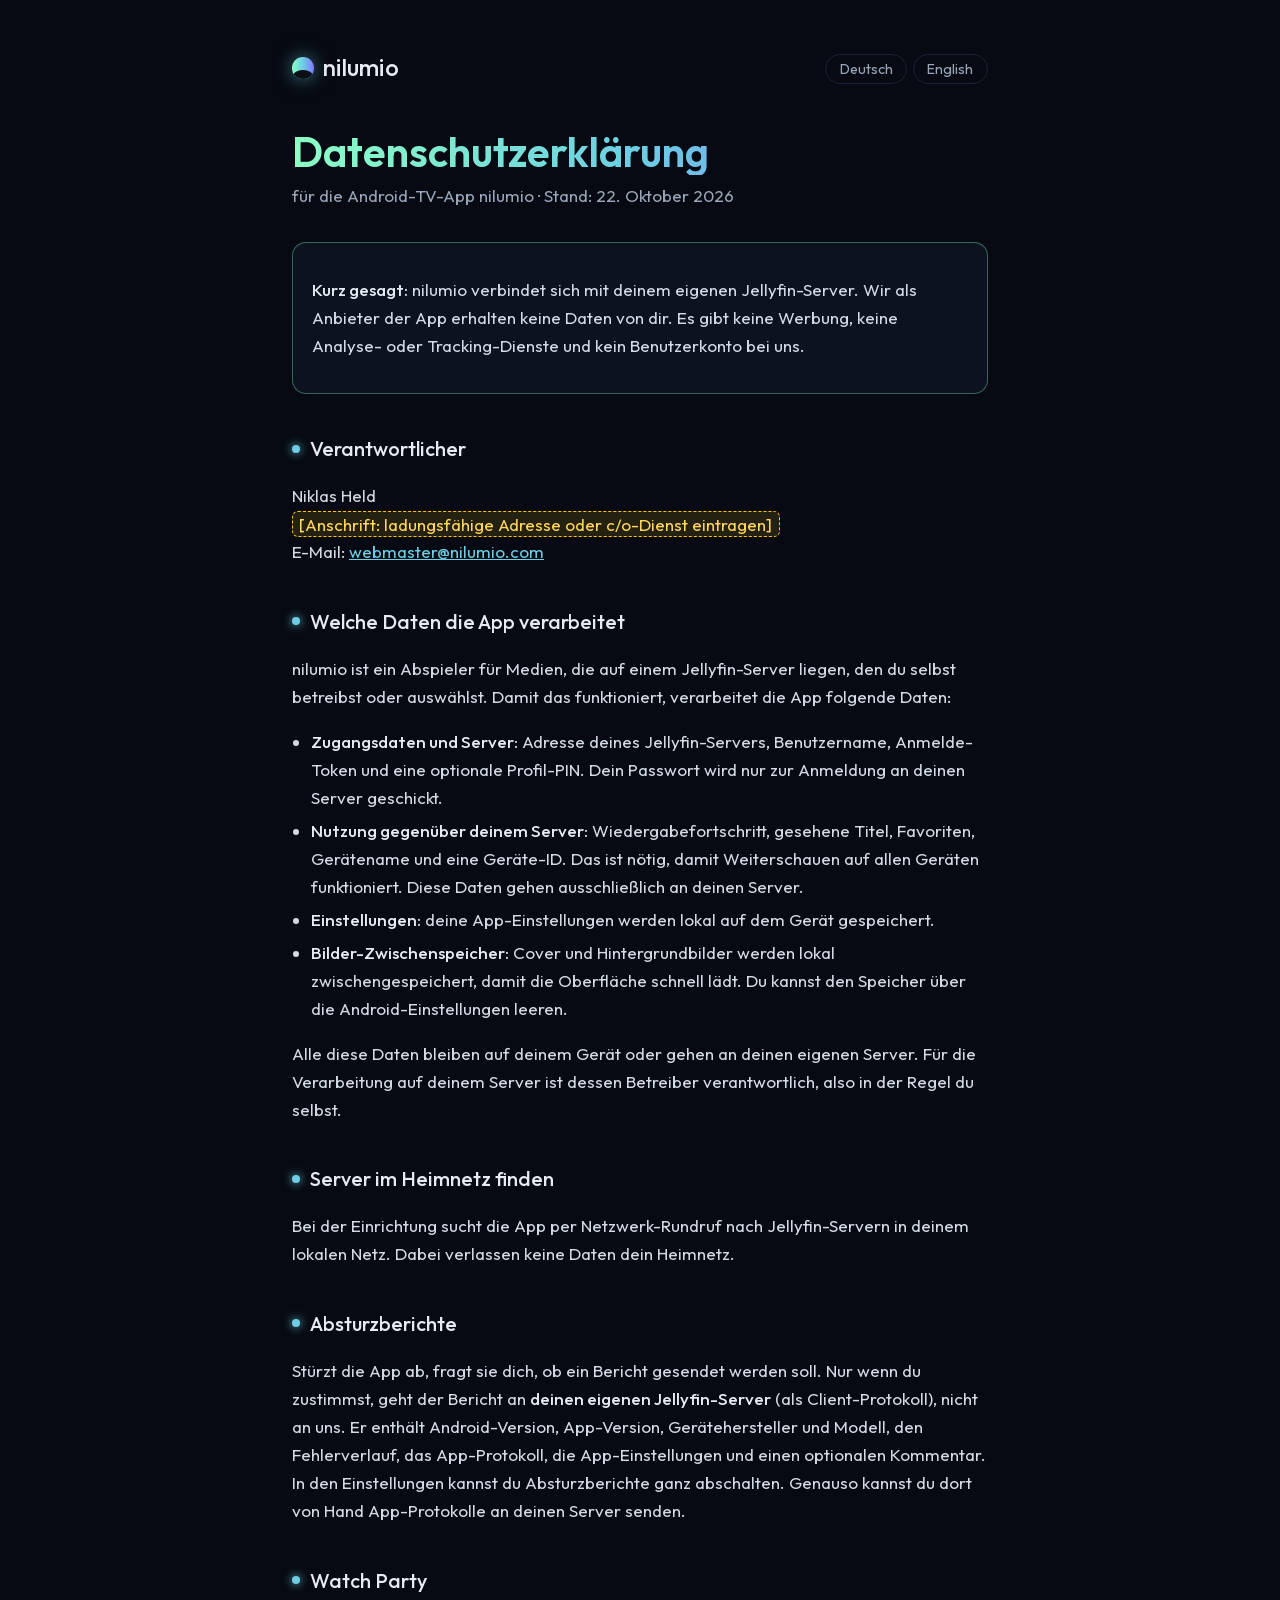
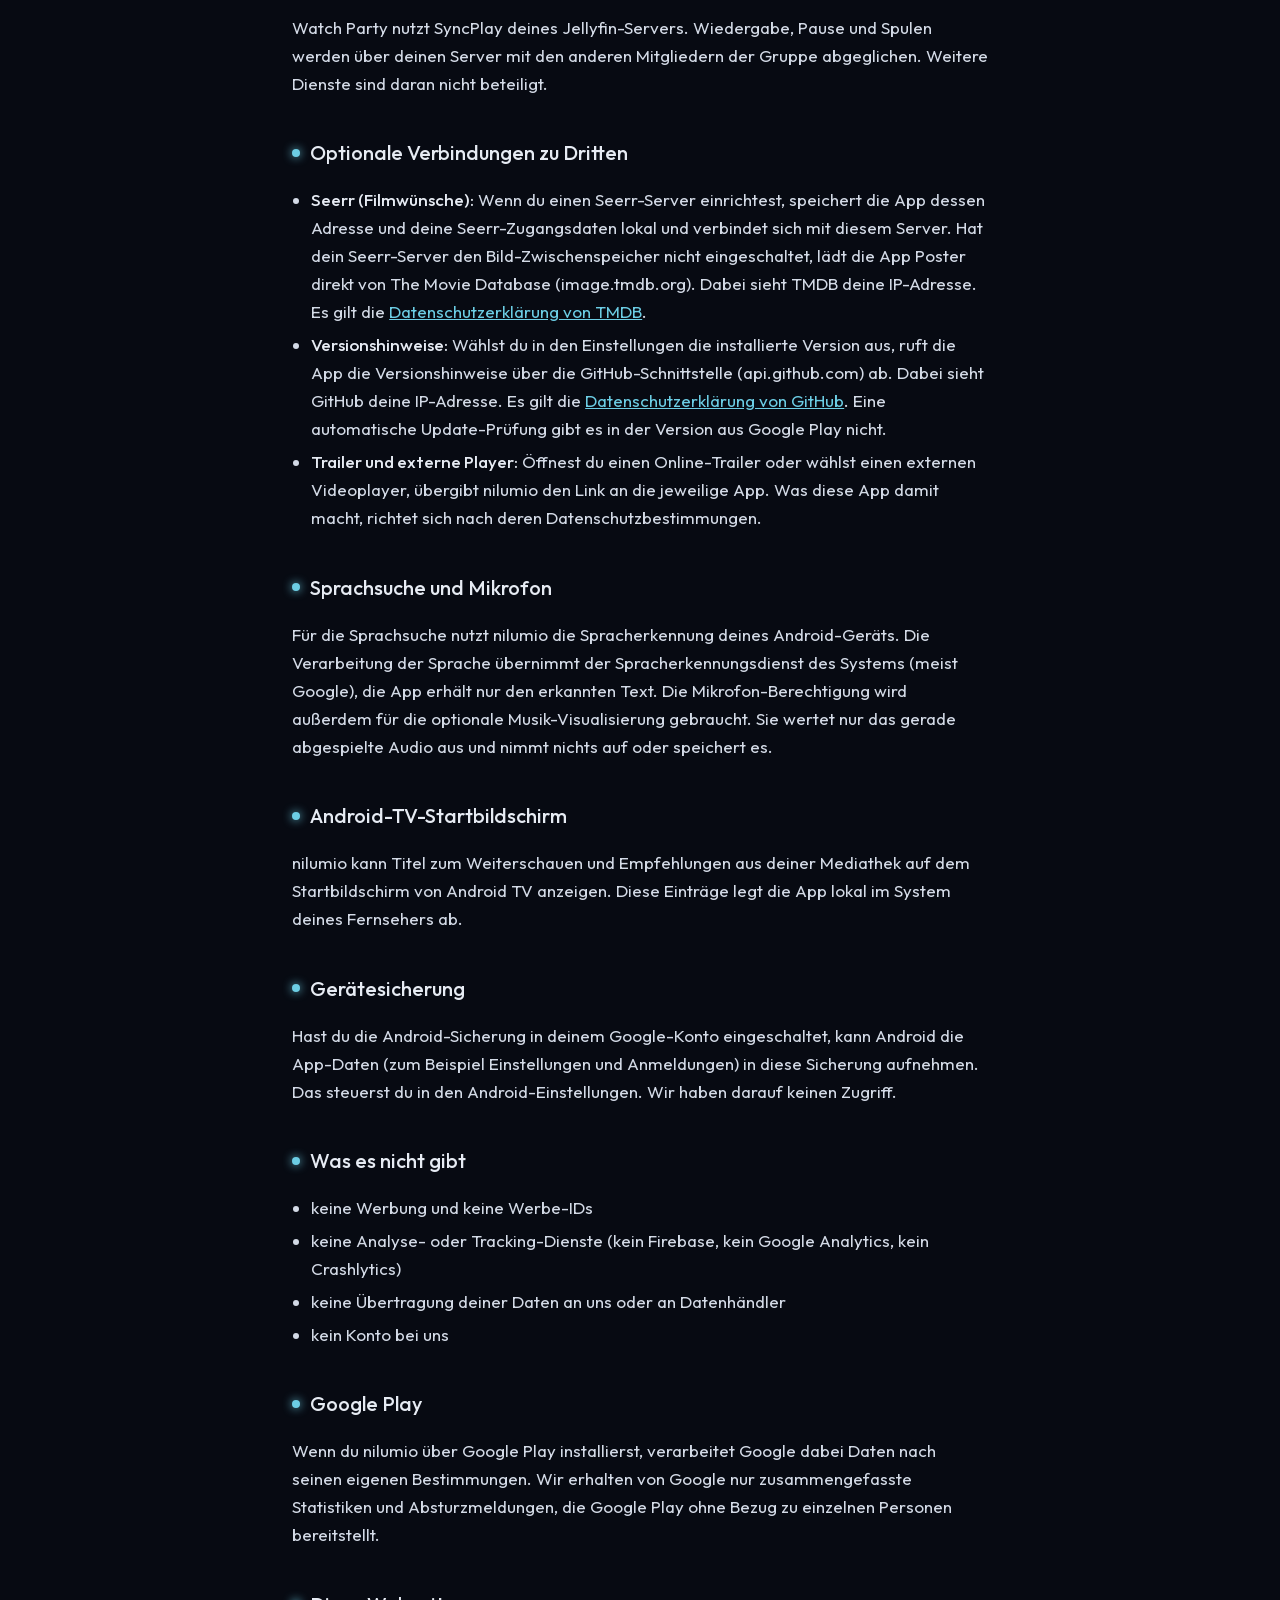
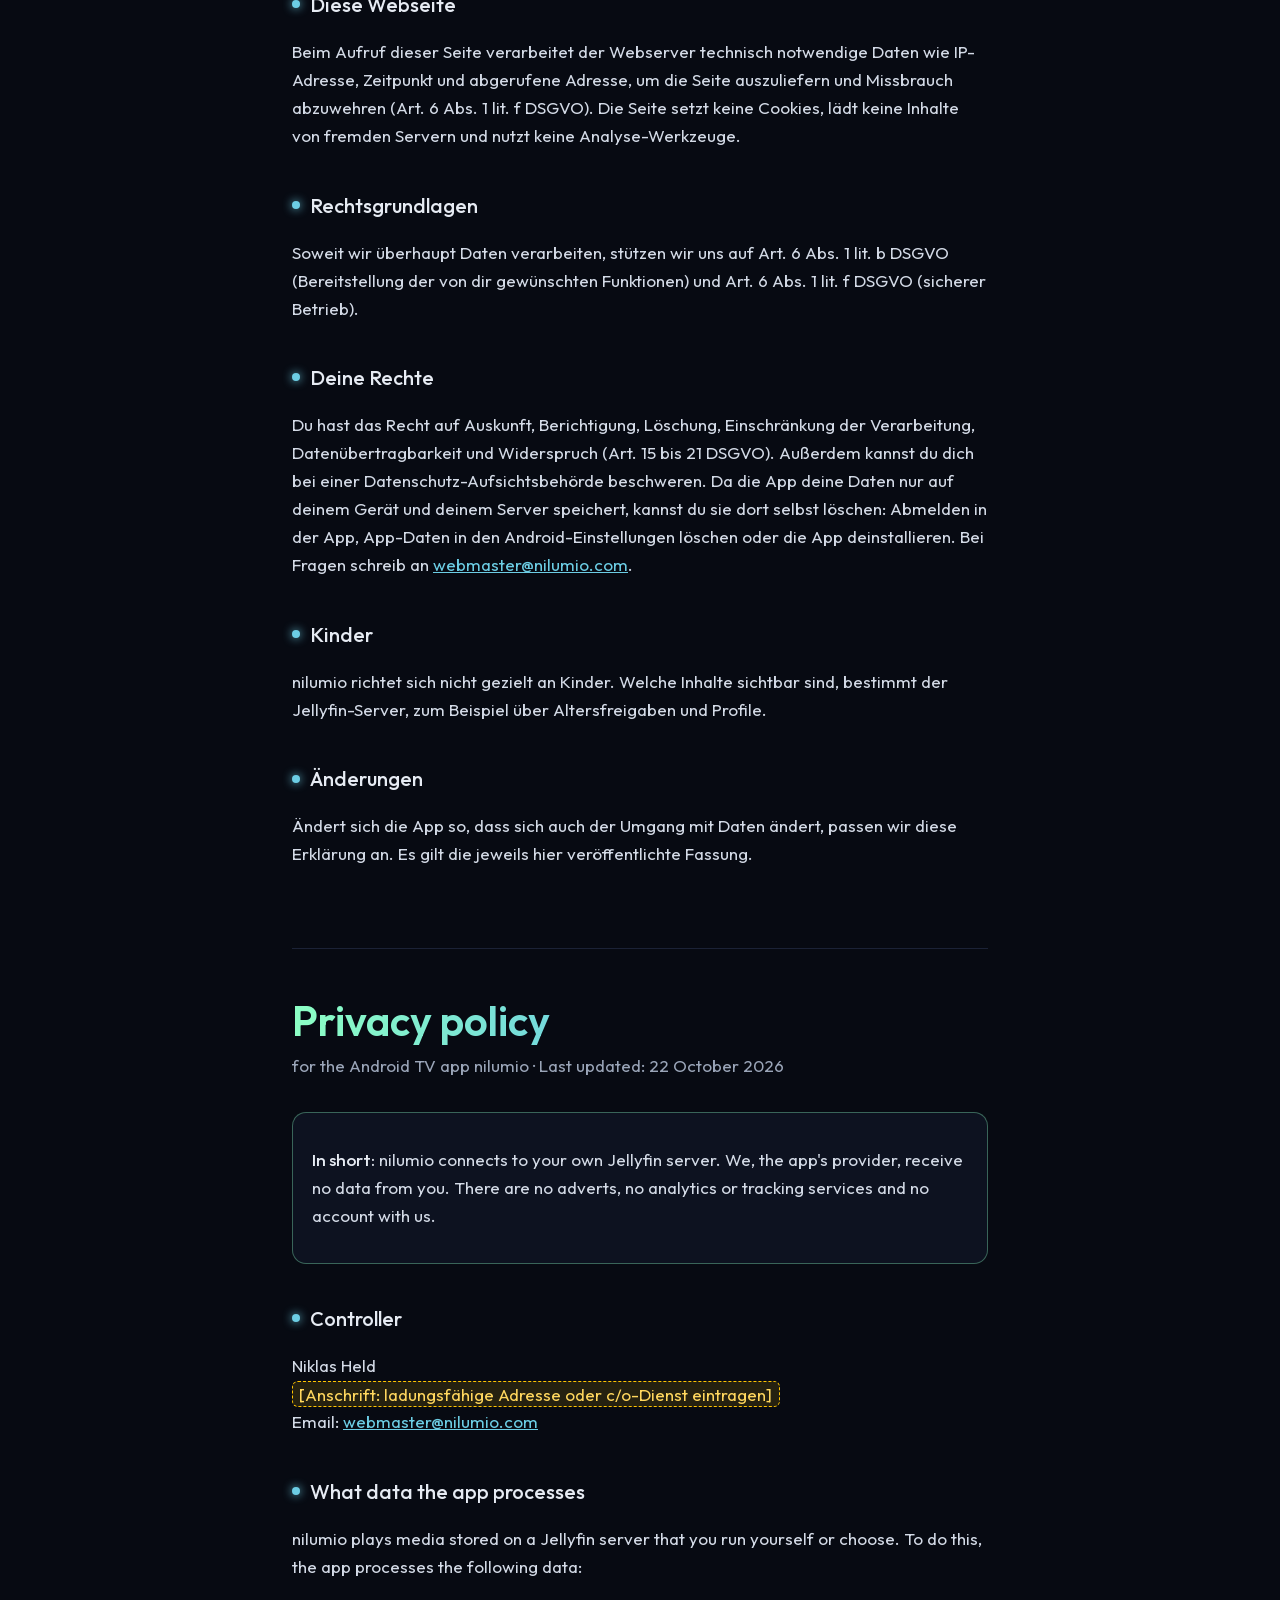
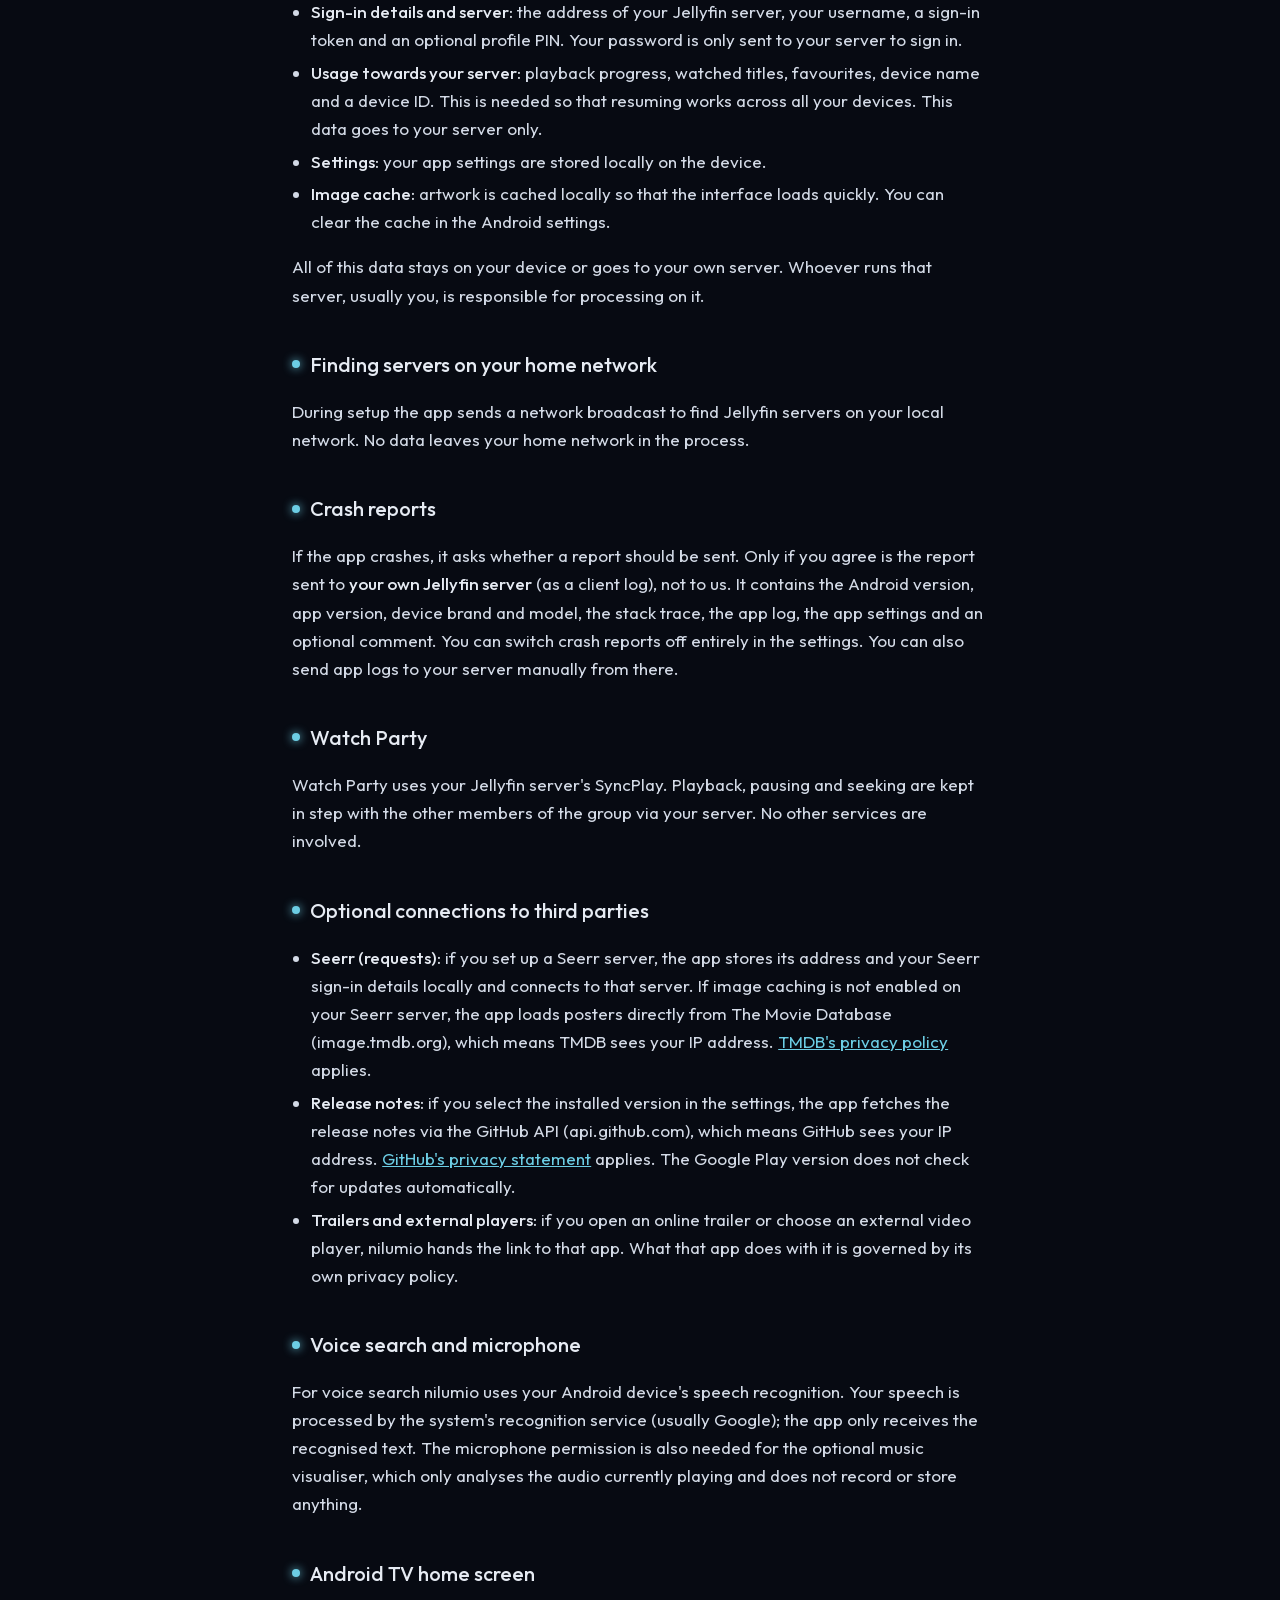
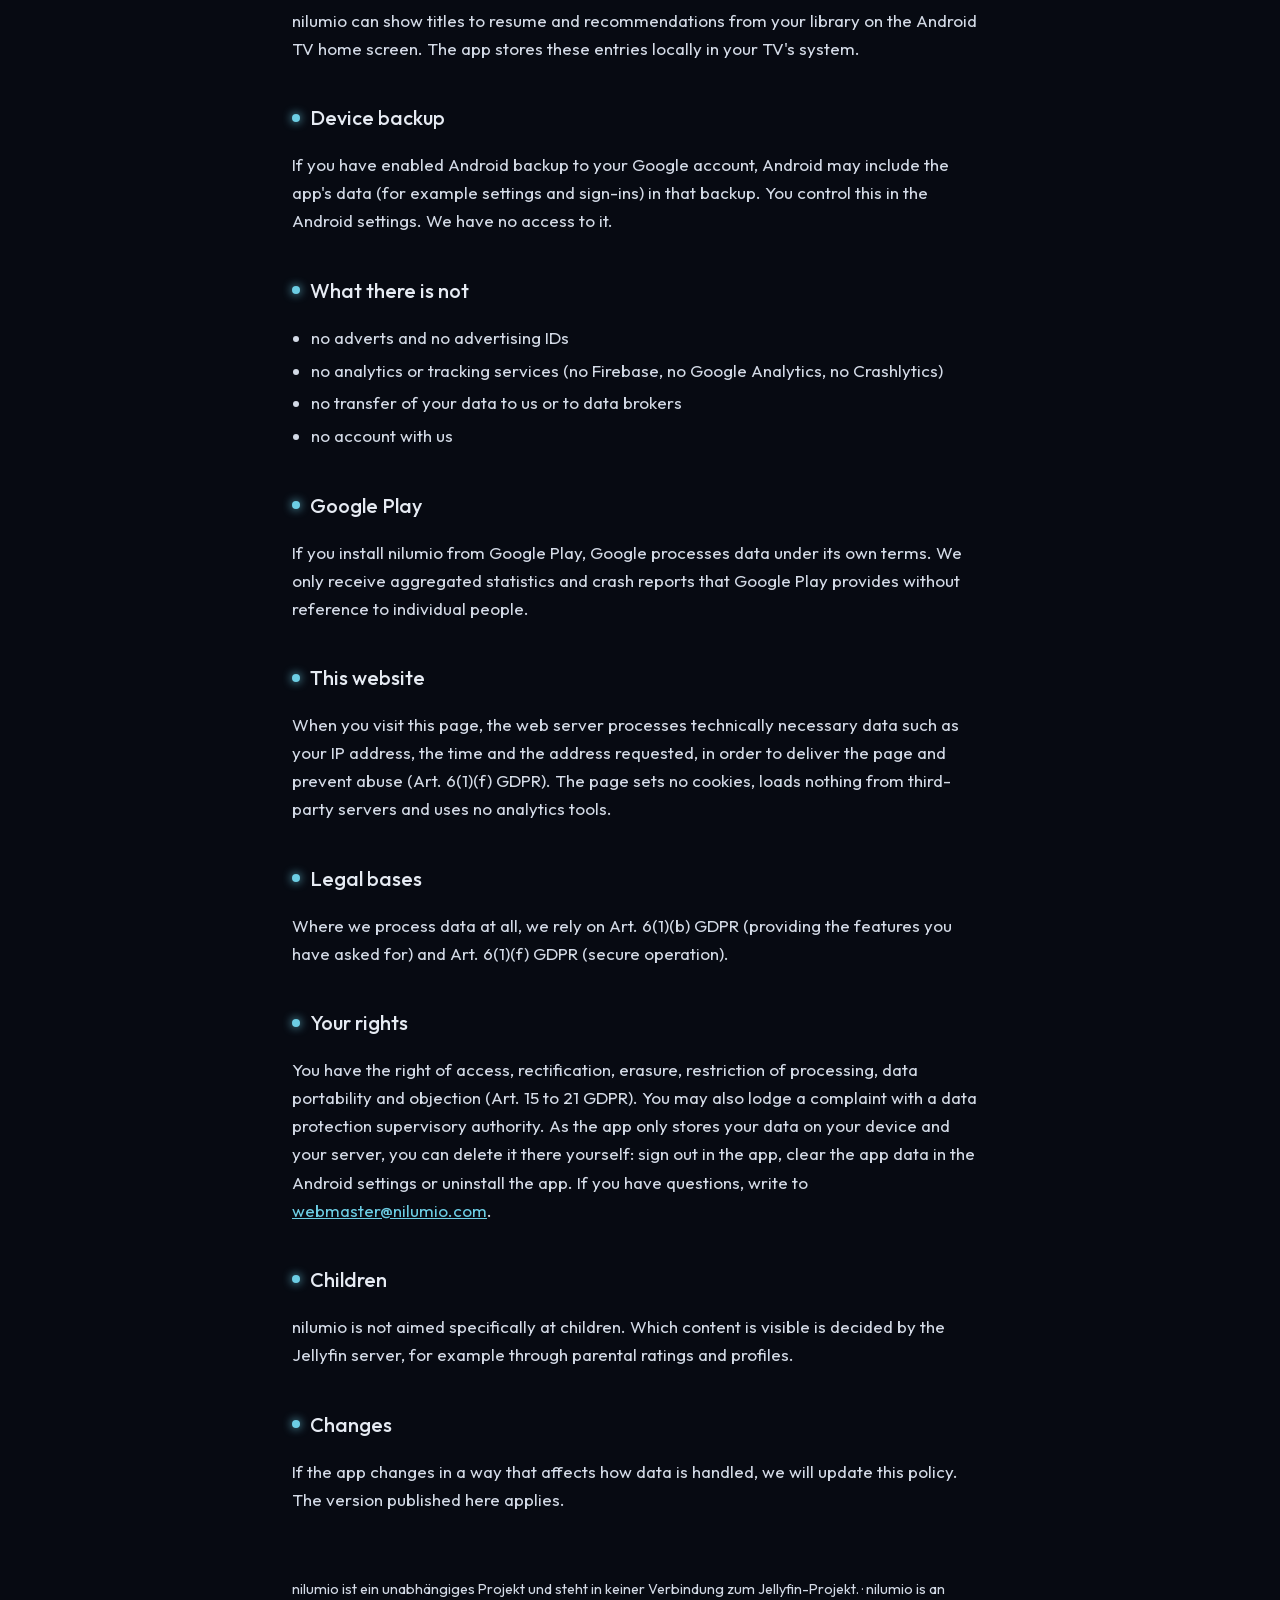
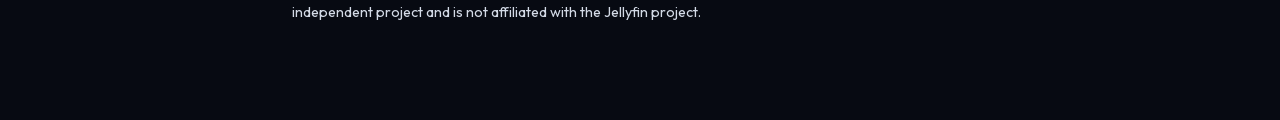
==== commit 8e8efd07: "Remove "Add friend" for now; rename Watch together to Watch Party in the docs Co-Authored-By: Claude" ====
--- a/store/website/datenschutz/index.html
+++ b/store/website/datenschutz/index.html
@@ -75,11 +75,8 @@
 <h2>Absturzberichte</h2>
 <p>Stürzt die App ab, fragt sie dich, ob ein Bericht gesendet werden soll. Nur wenn du zustimmst, geht der Bericht an <strong>deinen eigenen Jellyfin-Server</strong> (als Client-Protokoll), nicht an uns. Er enthält Android-Version, App-Version, Gerätehersteller und Modell, den Fehlerverlauf, das App-Protokoll, die App-Einstellungen und einen optionalen Kommentar. In den Einstellungen kannst du Absturzberichte ganz abschalten. Genauso kannst du dort von Hand App-Protokolle an deinen Server senden.</p>
 
-<h2>Freunde einladen</h2>
-<p>Bist du Administrator deines Jellyfin-Servers, kannst du in nilumio einen Freund einladen. Die App legt dafür auf deinem Server ein neues Benutzerkonto mit zufälligem Passwort an und zeigt einen Einladungslink mit QR-Code. Der Link enthält Serveradresse, Benutzername, Passwort und Servername. Diese Angaben stehen nur im Teil hinter dem #-Zeichen. Browser schicken diesen Teil nie an nilumio.com, die Einladungsseite liest ihn nur lokal im Browser aus. Den Link gibst du selbst weiter. Öffnet dein Freund ihn mit nilumio, meldet sich die App damit direkt an deinem Server an.</p>
-
-<h2>Gemeinsam schauen</h2>
-<p>„Gemeinsam schauen“ nutzt SyncPlay deines Jellyfin-Servers. Wiedergabe, Pause und Spulen werden über deinen Server mit den anderen Mitgliedern der Gruppe abgeglichen. Weitere Dienste sind daran nicht beteiligt.</p>
+<h2>Watch Party</h2>
+<p>Watch Party nutzt SyncPlay deines Jellyfin-Servers. Wiedergabe, Pause und Spulen werden über deinen Server mit den anderen Mitgliedern der Gruppe abgeglichen. Weitere Dienste sind daran nicht beteiligt.</p>
 
 <h2>Optionale Verbindungen zu Dritten</h2>
 <ul>
@@ -153,11 +150,8 @@
 <h2>Crash reports</h2>
 <p>If the app crashes, it asks whether a report should be sent. Only if you agree is the report sent to <strong>your own Jellyfin server</strong> (as a client log), not to us. It contains the Android version, app version, device brand and model, the stack trace, the app log, the app settings and an optional comment. You can switch crash reports off entirely in the settings. You can also send app logs to your server manually from there.</p>
 
-<h2>Inviting friends</h2>
-<p>If you are an administrator of your Jellyfin server, you can invite a friend from within nilumio. The app creates a new user account with a random password on your server and shows an invitation link with a QR code. The link contains the server address, username, password and server name. These details are only in the part after the # sign. Browsers never send that part to nilumio.com; the invitation page only reads it locally in the browser. You pass the link on yourself. When your friend opens it with nilumio, the app uses it to sign in directly to your server.</p>
-
-<h2>Watching together</h2>
-<p>"Watch together" uses your Jellyfin server's SyncPlay. Playback, pausing and seeking are kept in step with the other members of the group via your server. No other services are involved.</p>
+<h2>Watch Party</h2>
+<p>Watch Party uses your Jellyfin server's SyncPlay. Playback, pausing and seeking are kept in step with the other members of the group via your server. No other services are involved.</p>
 
 <h2>Optional connections to third parties</h2>
 <ul>
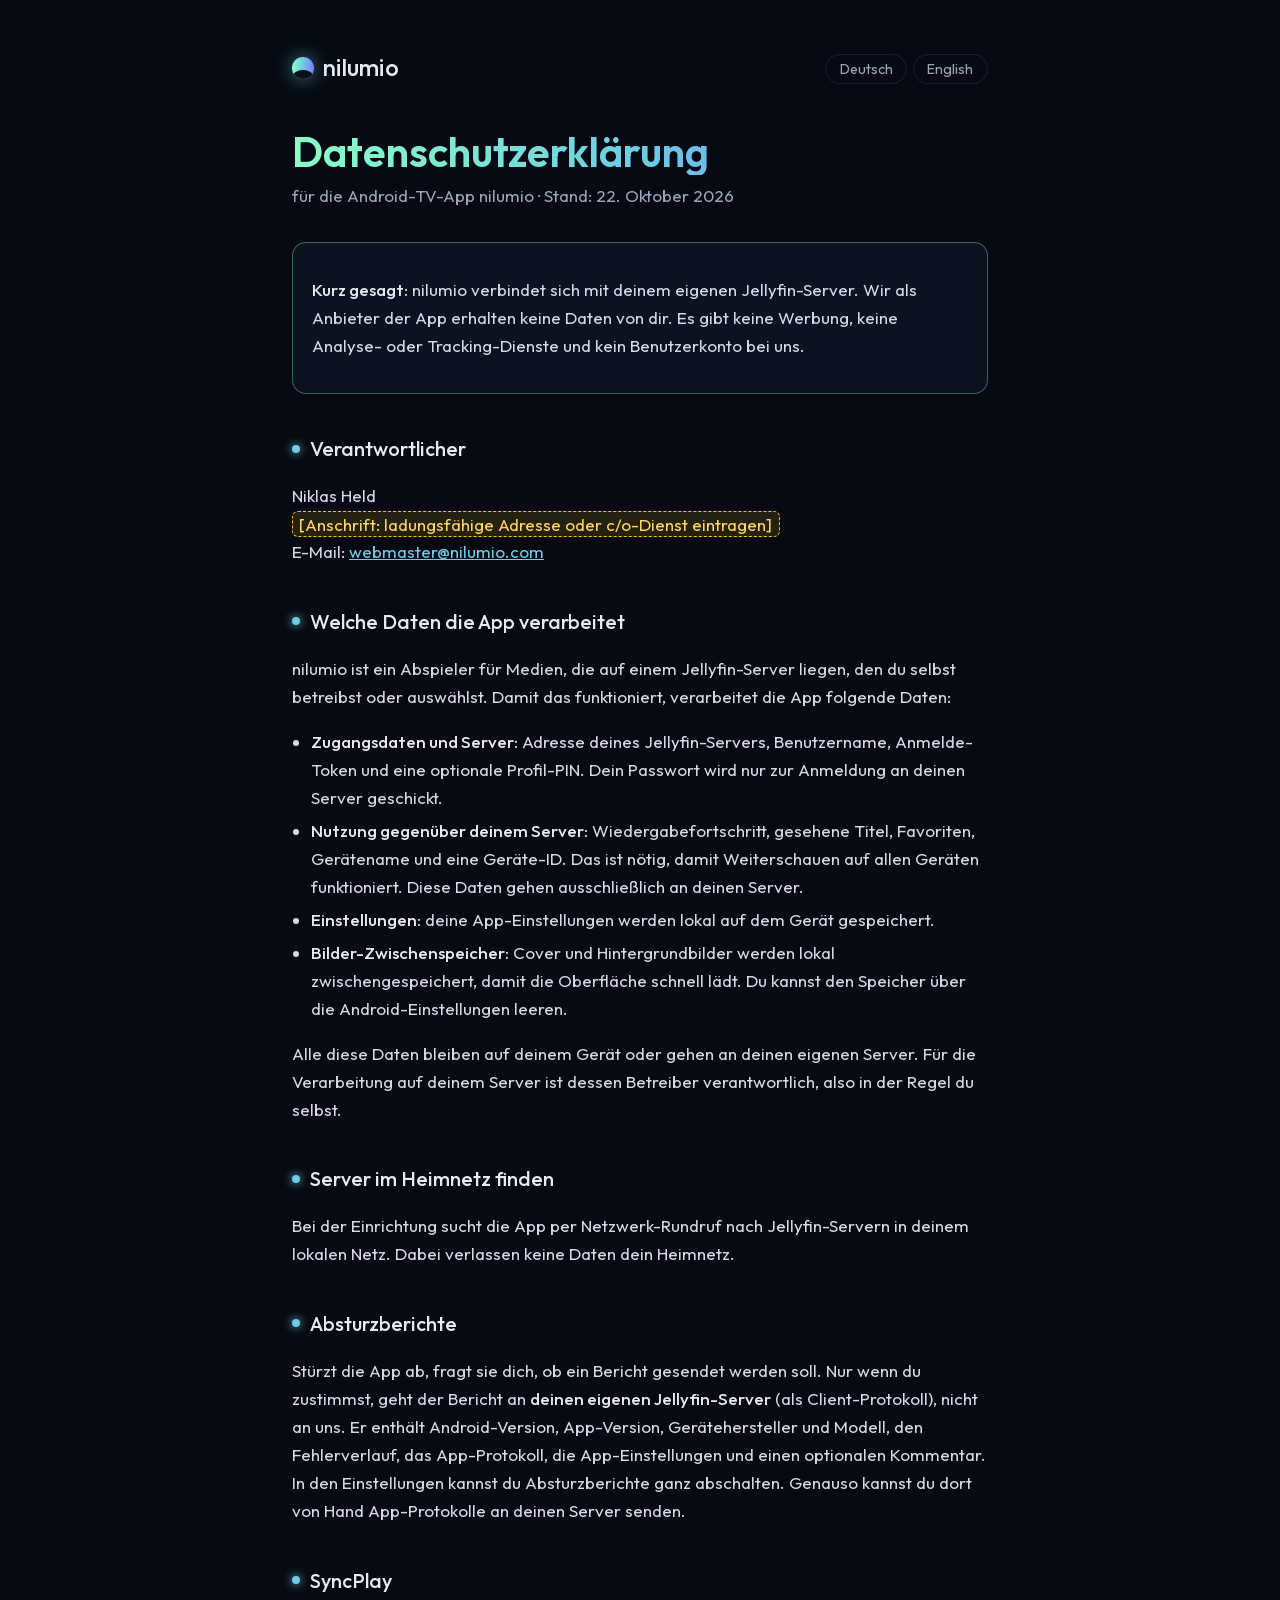
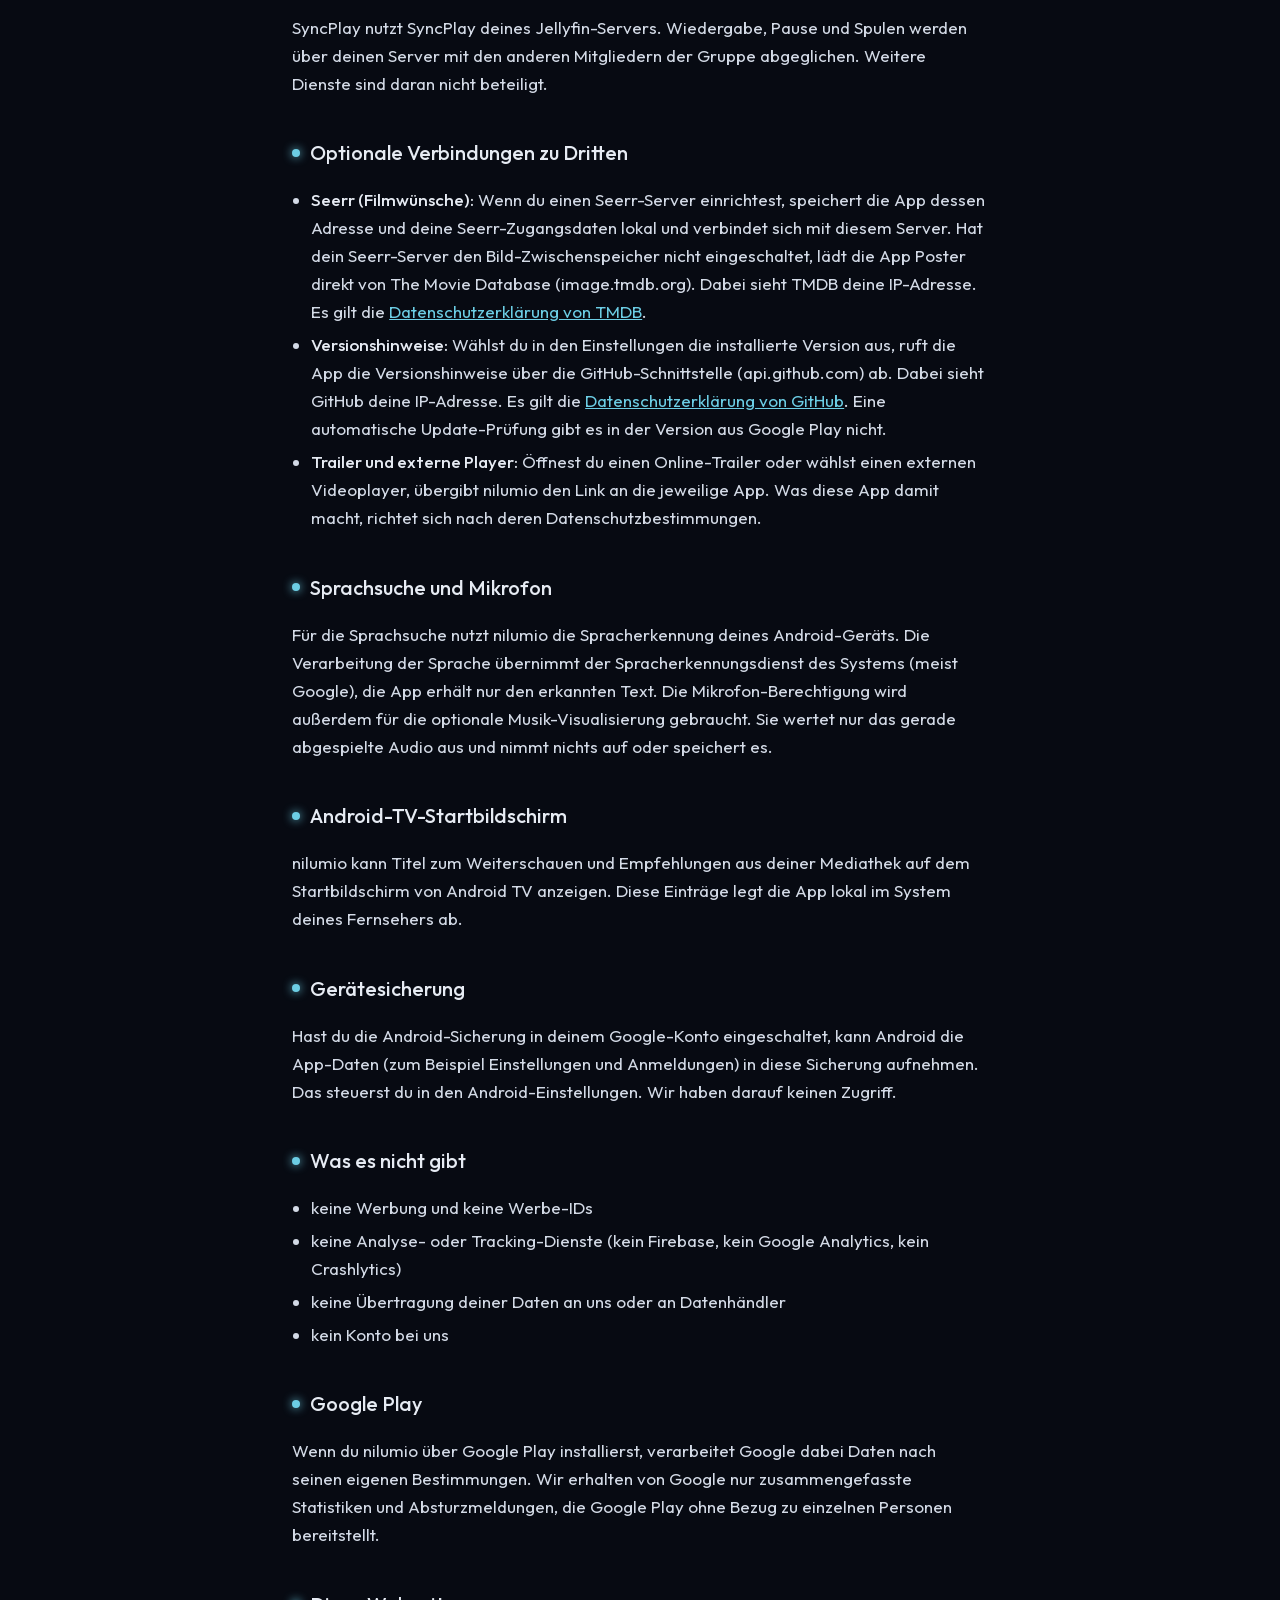
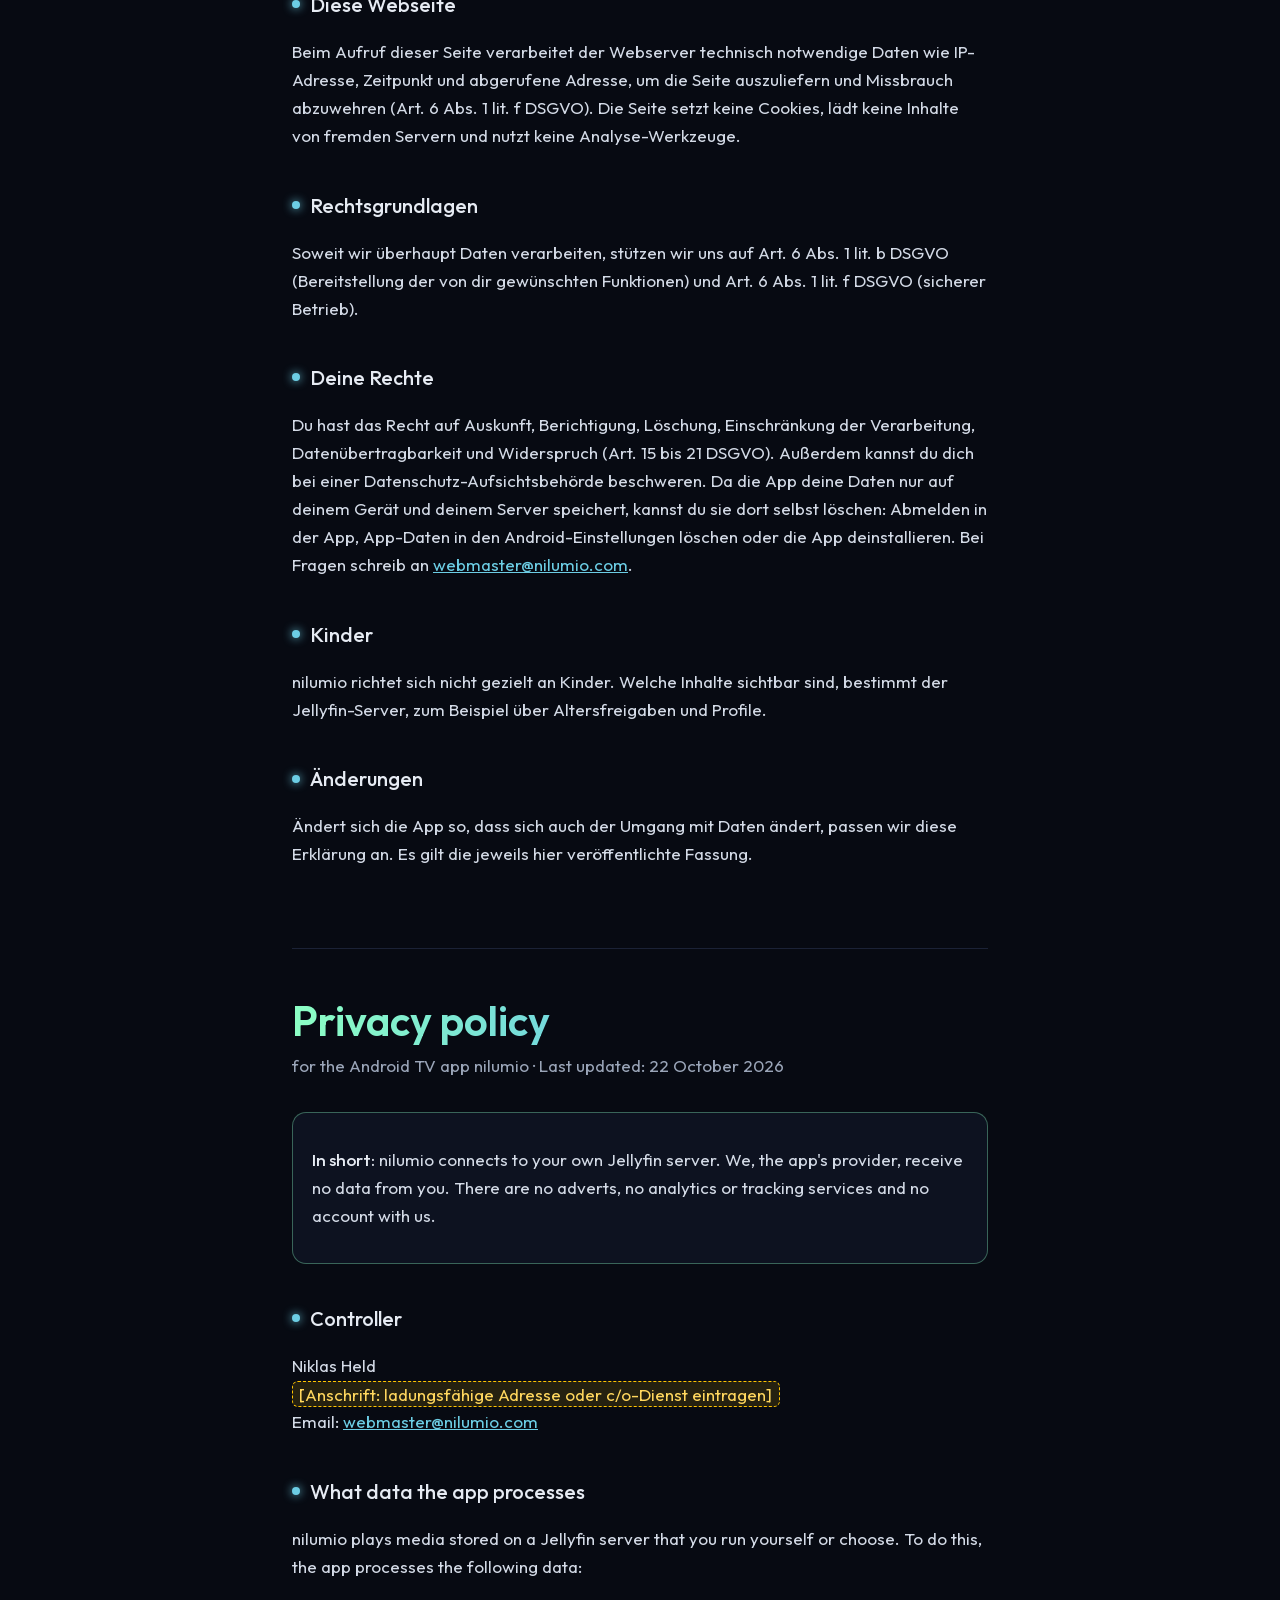
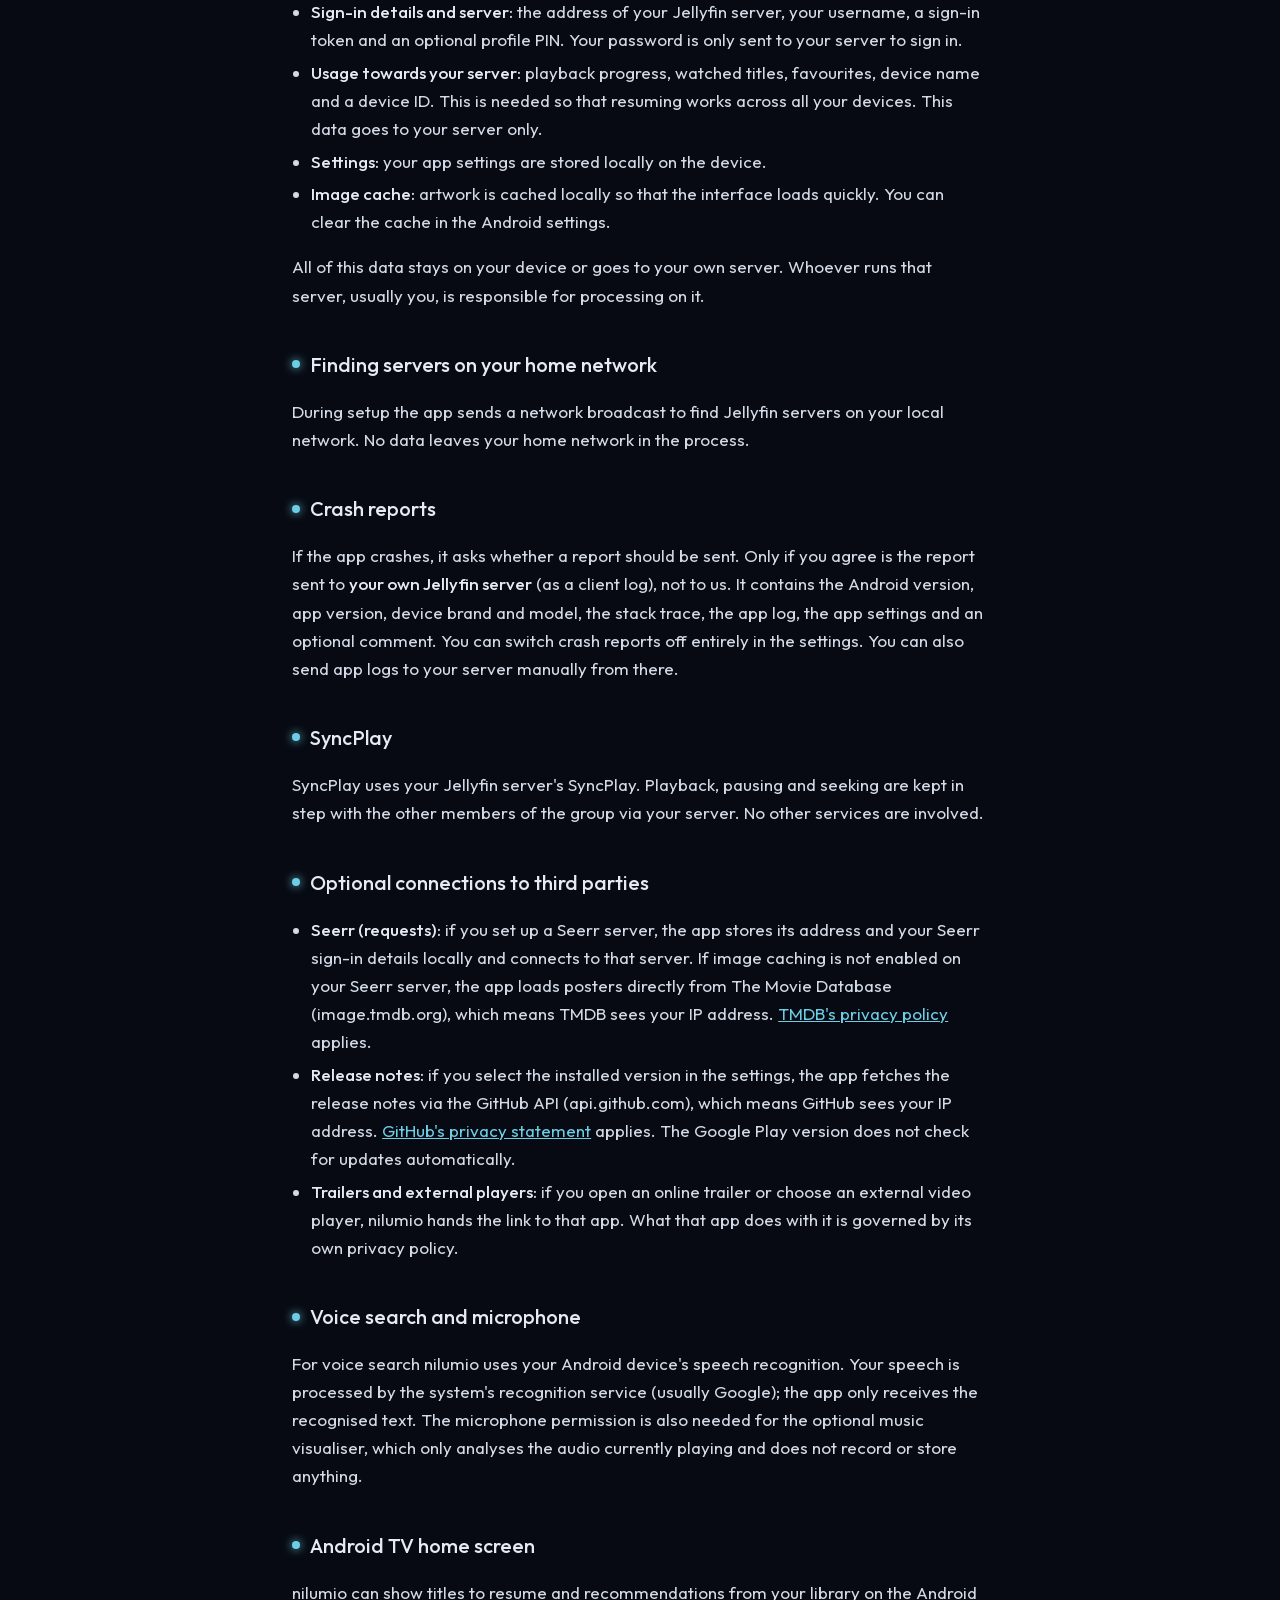
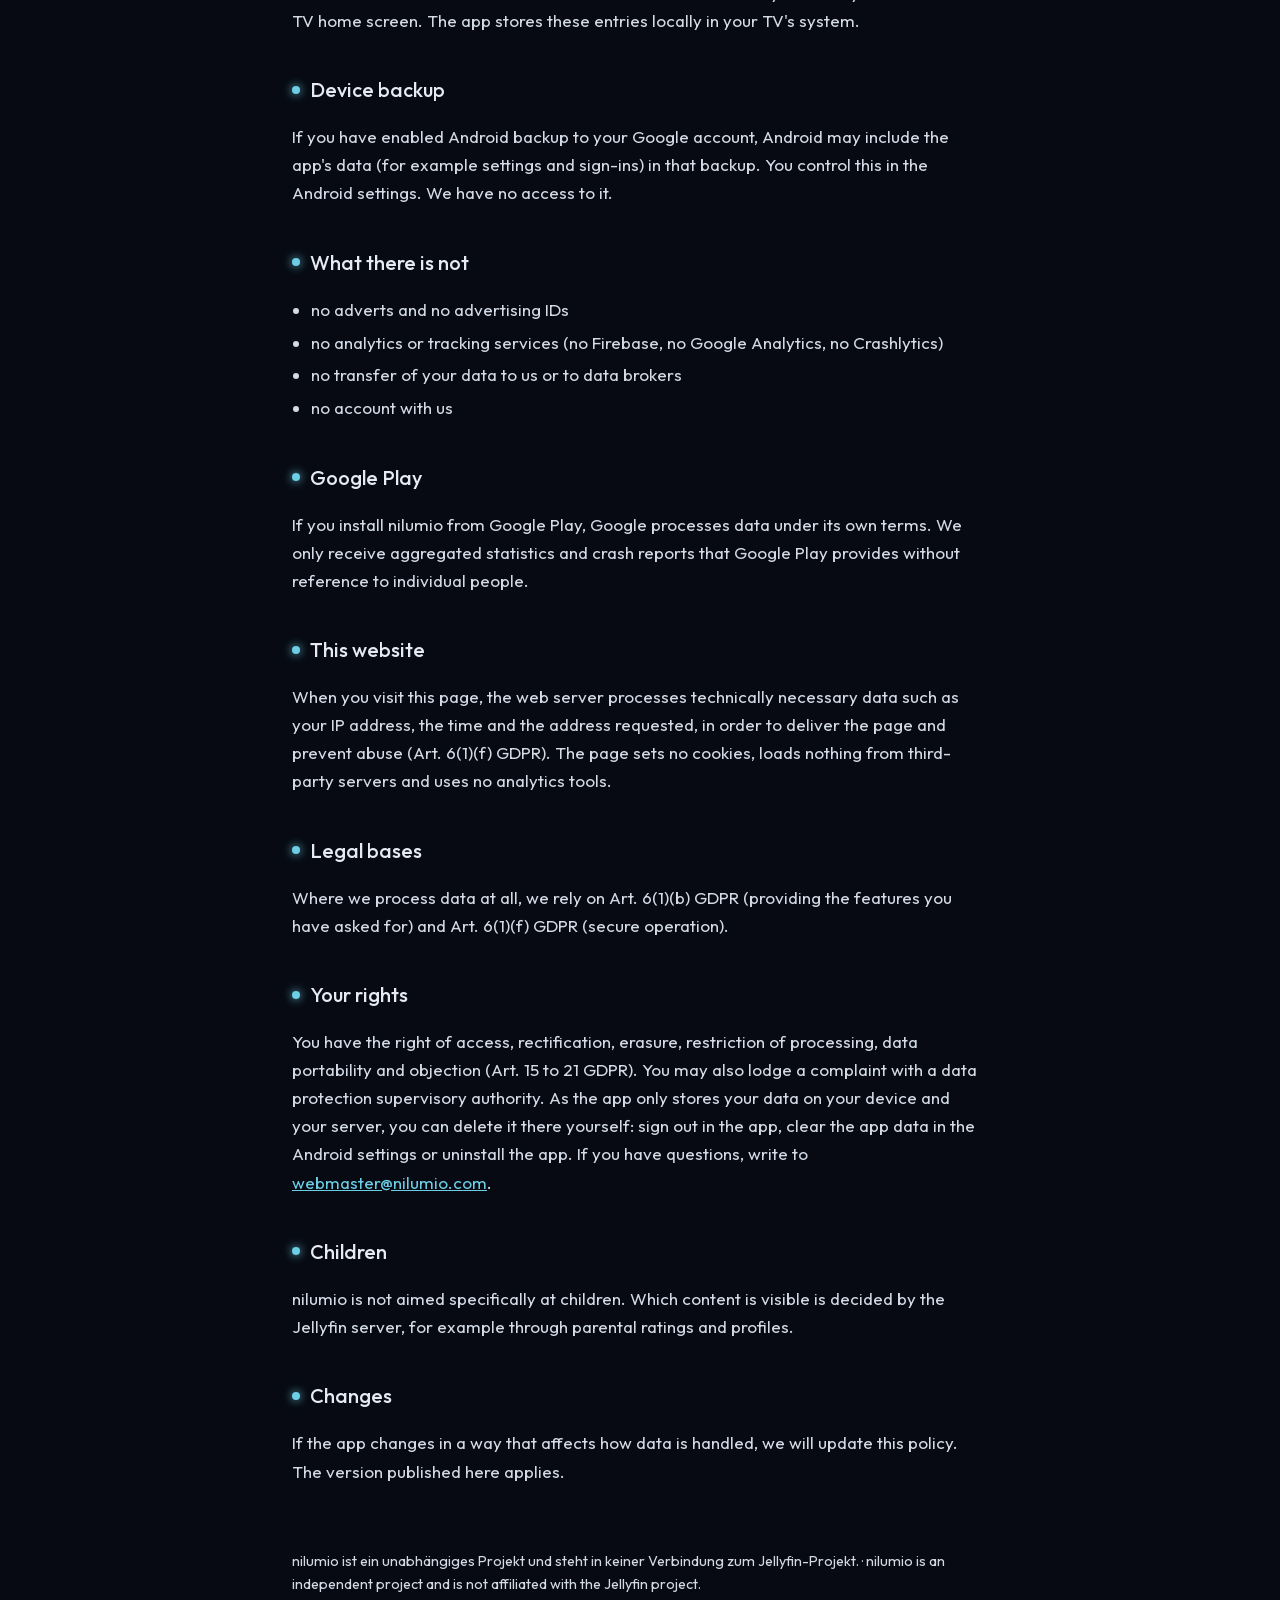
==== commit e9380b10: "Call the feature SyncPlay everywhere Co-Authored-By: Claude Opus 5.5 <noreply@anthropic.com> Claude-" ====
--- a/store/website/datenschutz/index.html
+++ b/store/website/datenschutz/index.html
@@ -75,8 +75,8 @@
 <h2>Absturzberichte</h2>
 <p>Stürzt die App ab, fragt sie dich, ob ein Bericht gesendet werden soll. Nur wenn du zustimmst, geht der Bericht an <strong>deinen eigenen Jellyfin-Server</strong> (als Client-Protokoll), nicht an uns. Er enthält Android-Version, App-Version, Gerätehersteller und Modell, den Fehlerverlauf, das App-Protokoll, die App-Einstellungen und einen optionalen Kommentar. In den Einstellungen kannst du Absturzberichte ganz abschalten. Genauso kannst du dort von Hand App-Protokolle an deinen Server senden.</p>
 
-<h2>Watch Party</h2>
-<p>Watch Party nutzt SyncPlay deines Jellyfin-Servers. Wiedergabe, Pause und Spulen werden über deinen Server mit den anderen Mitgliedern der Gruppe abgeglichen. Weitere Dienste sind daran nicht beteiligt.</p>
+<h2>SyncPlay</h2>
+<p>SyncPlay nutzt SyncPlay deines Jellyfin-Servers. Wiedergabe, Pause und Spulen werden über deinen Server mit den anderen Mitgliedern der Gruppe abgeglichen. Weitere Dienste sind daran nicht beteiligt.</p>
 
 <h2>Optionale Verbindungen zu Dritten</h2>
 <ul>
@@ -150,8 +150,8 @@
 <h2>Crash reports</h2>
 <p>If the app crashes, it asks whether a report should be sent. Only if you agree is the report sent to <strong>your own Jellyfin server</strong> (as a client log), not to us. It contains the Android version, app version, device brand and model, the stack trace, the app log, the app settings and an optional comment. You can switch crash reports off entirely in the settings. You can also send app logs to your server manually from there.</p>
 
-<h2>Watch Party</h2>
-<p>Watch Party uses your Jellyfin server's SyncPlay. Playback, pausing and seeking are kept in step with the other members of the group via your server. No other services are involved.</p>
+<h2>SyncPlay</h2>
+<p>SyncPlay uses your Jellyfin server's SyncPlay. Playback, pausing and seeking are kept in step with the other members of the group via your server. No other services are involved.</p>
 
 <h2>Optional connections to third parties</h2>
 <ul>
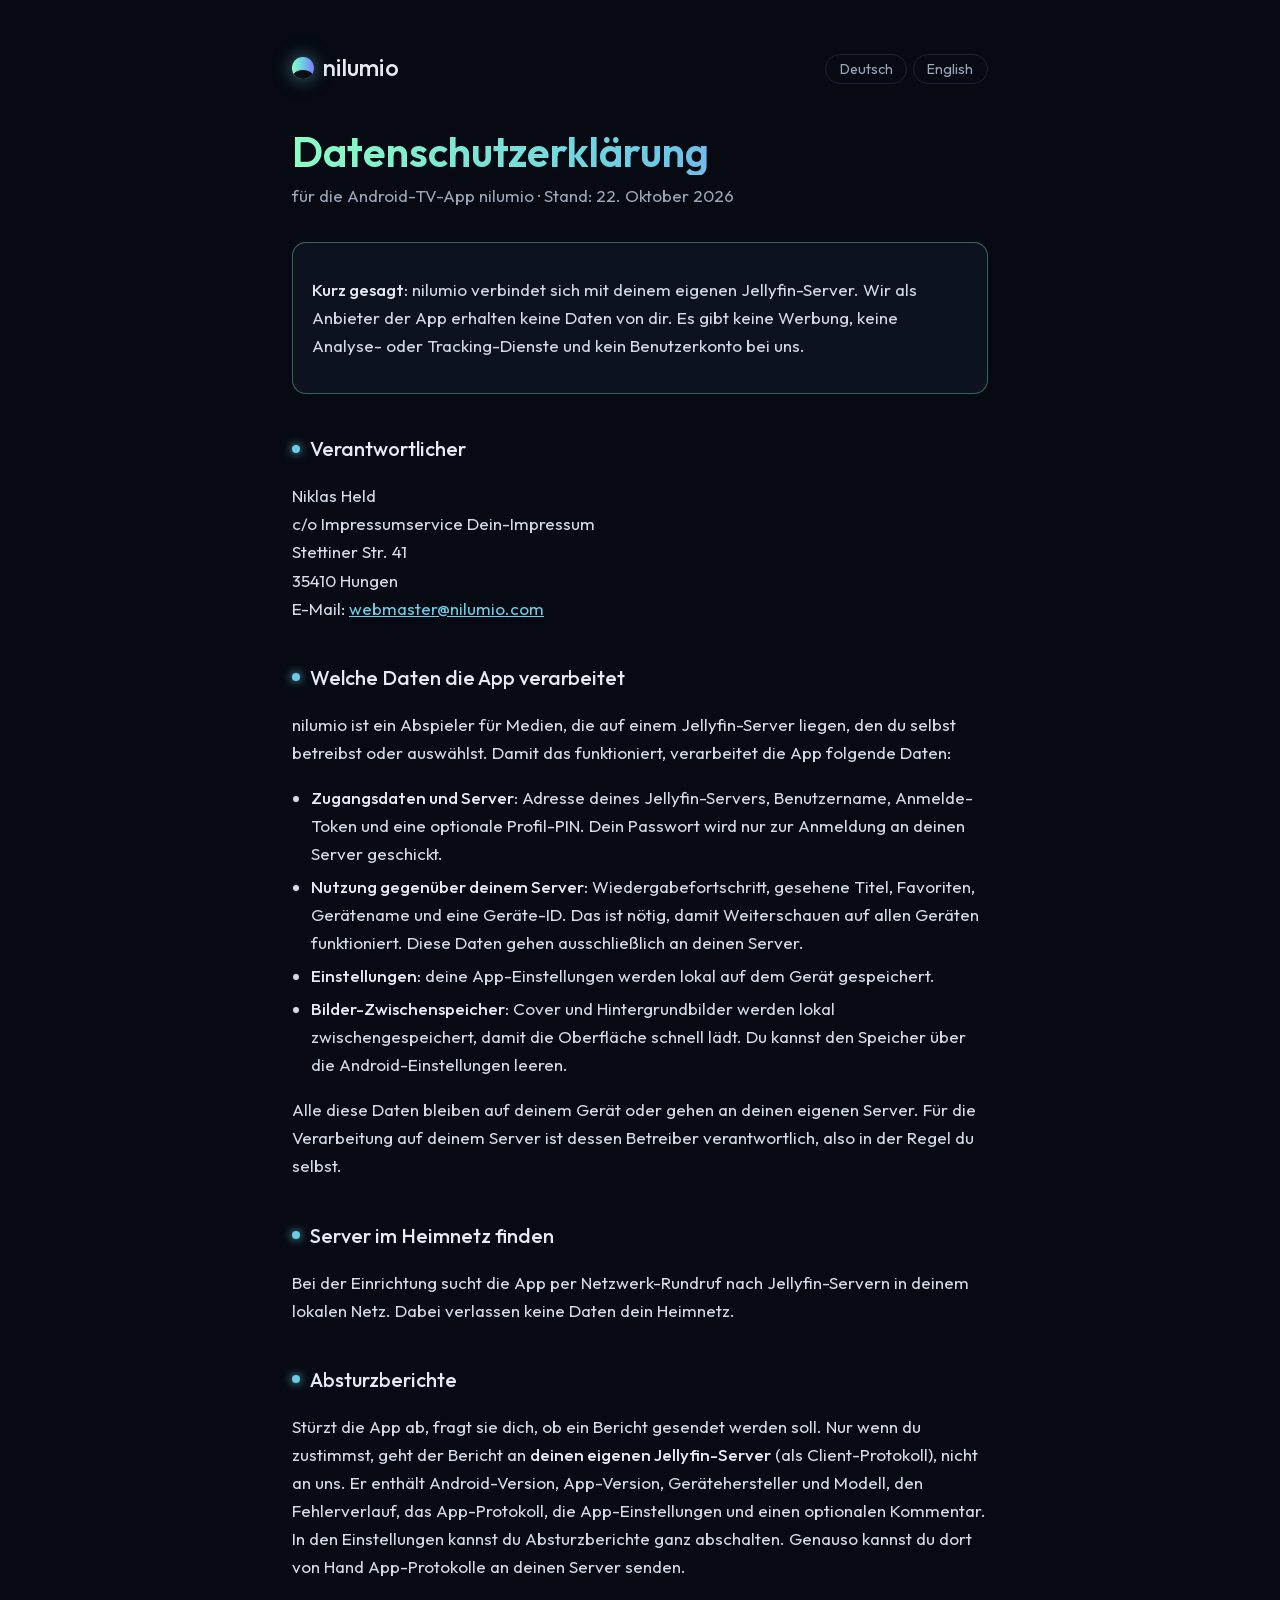
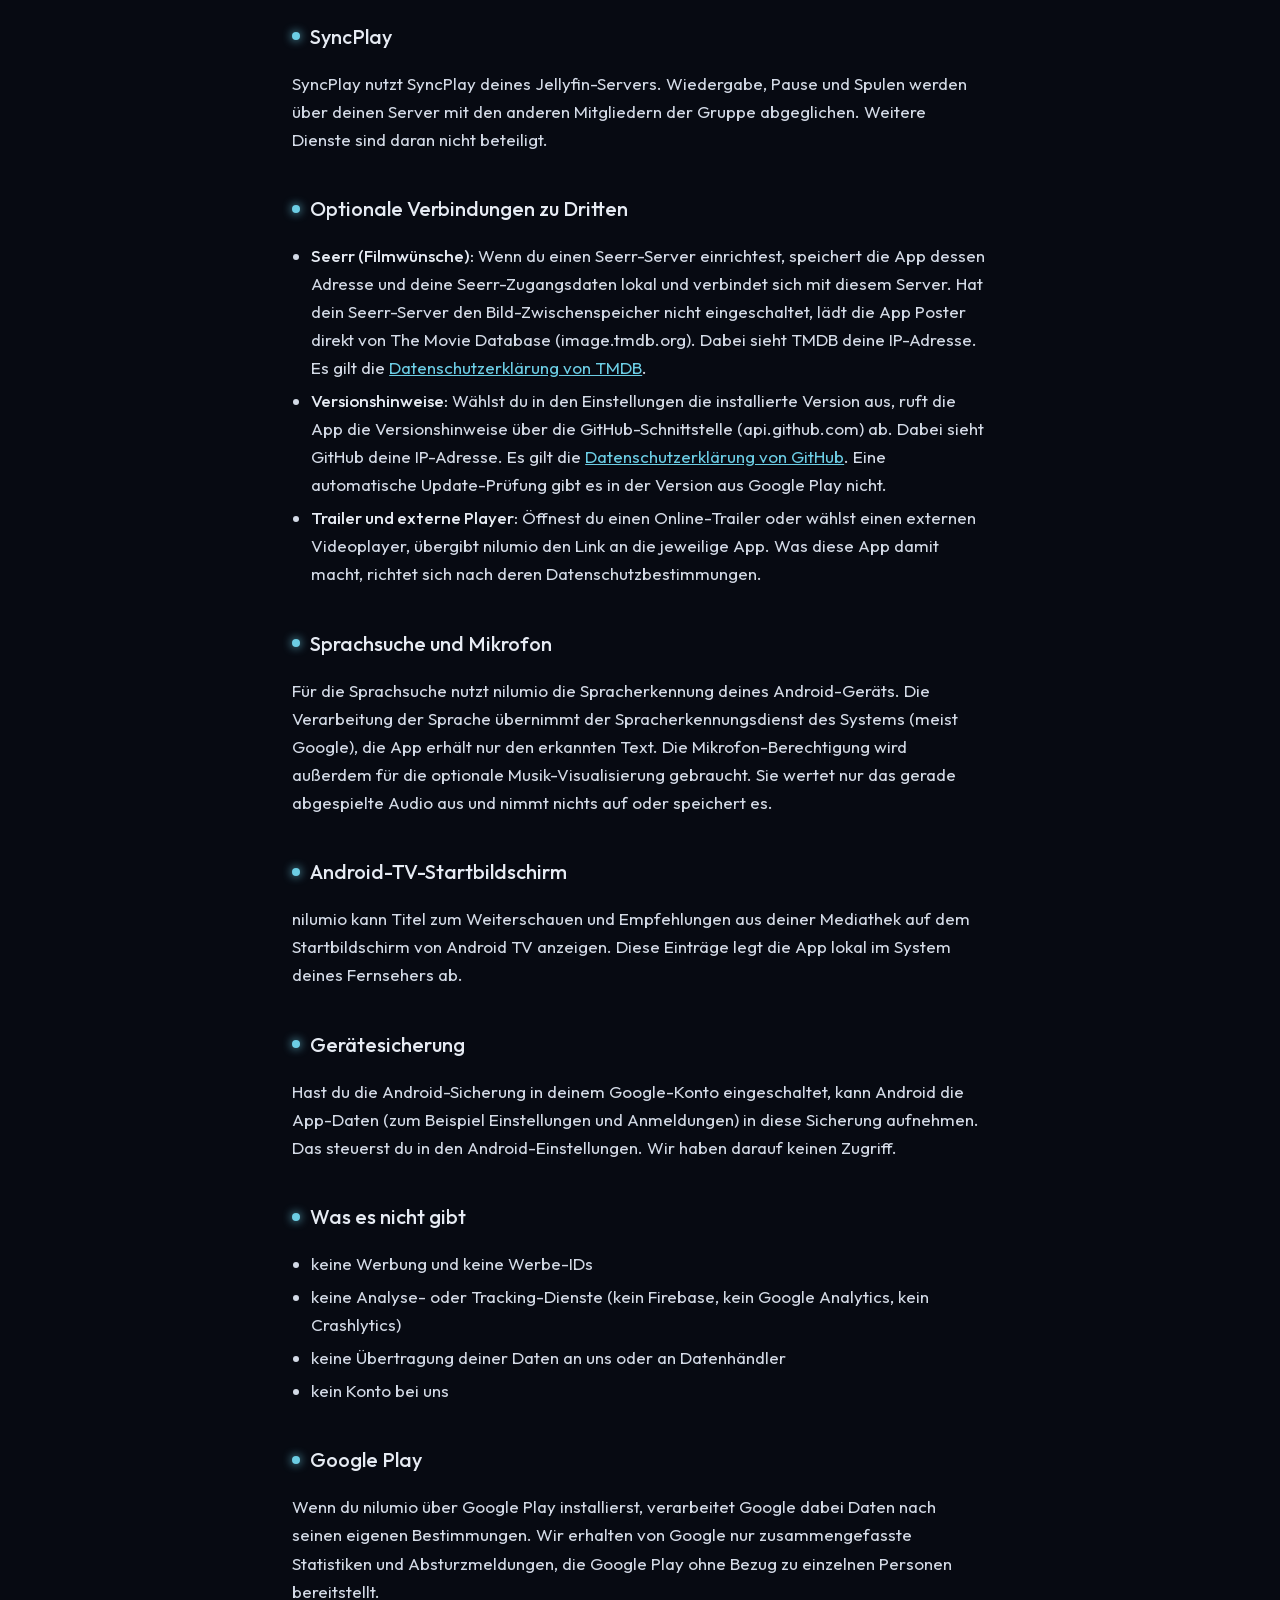
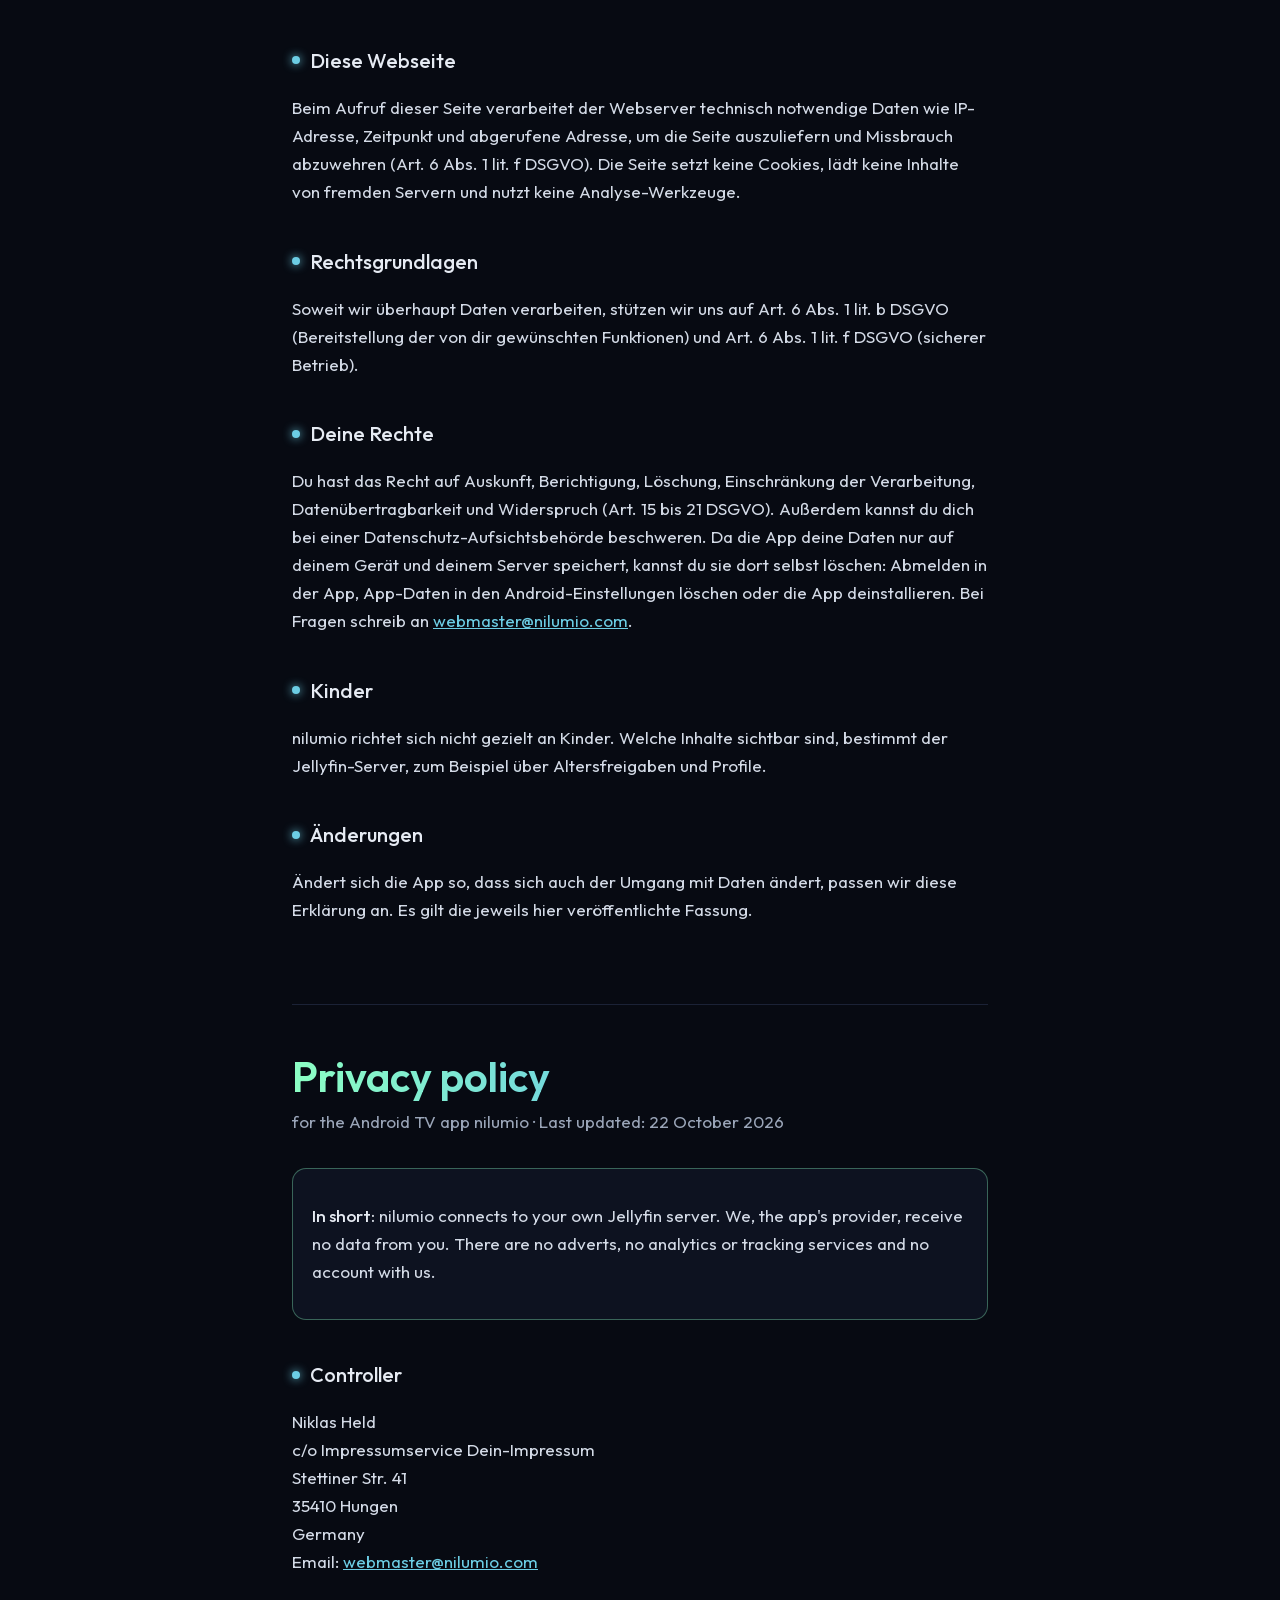
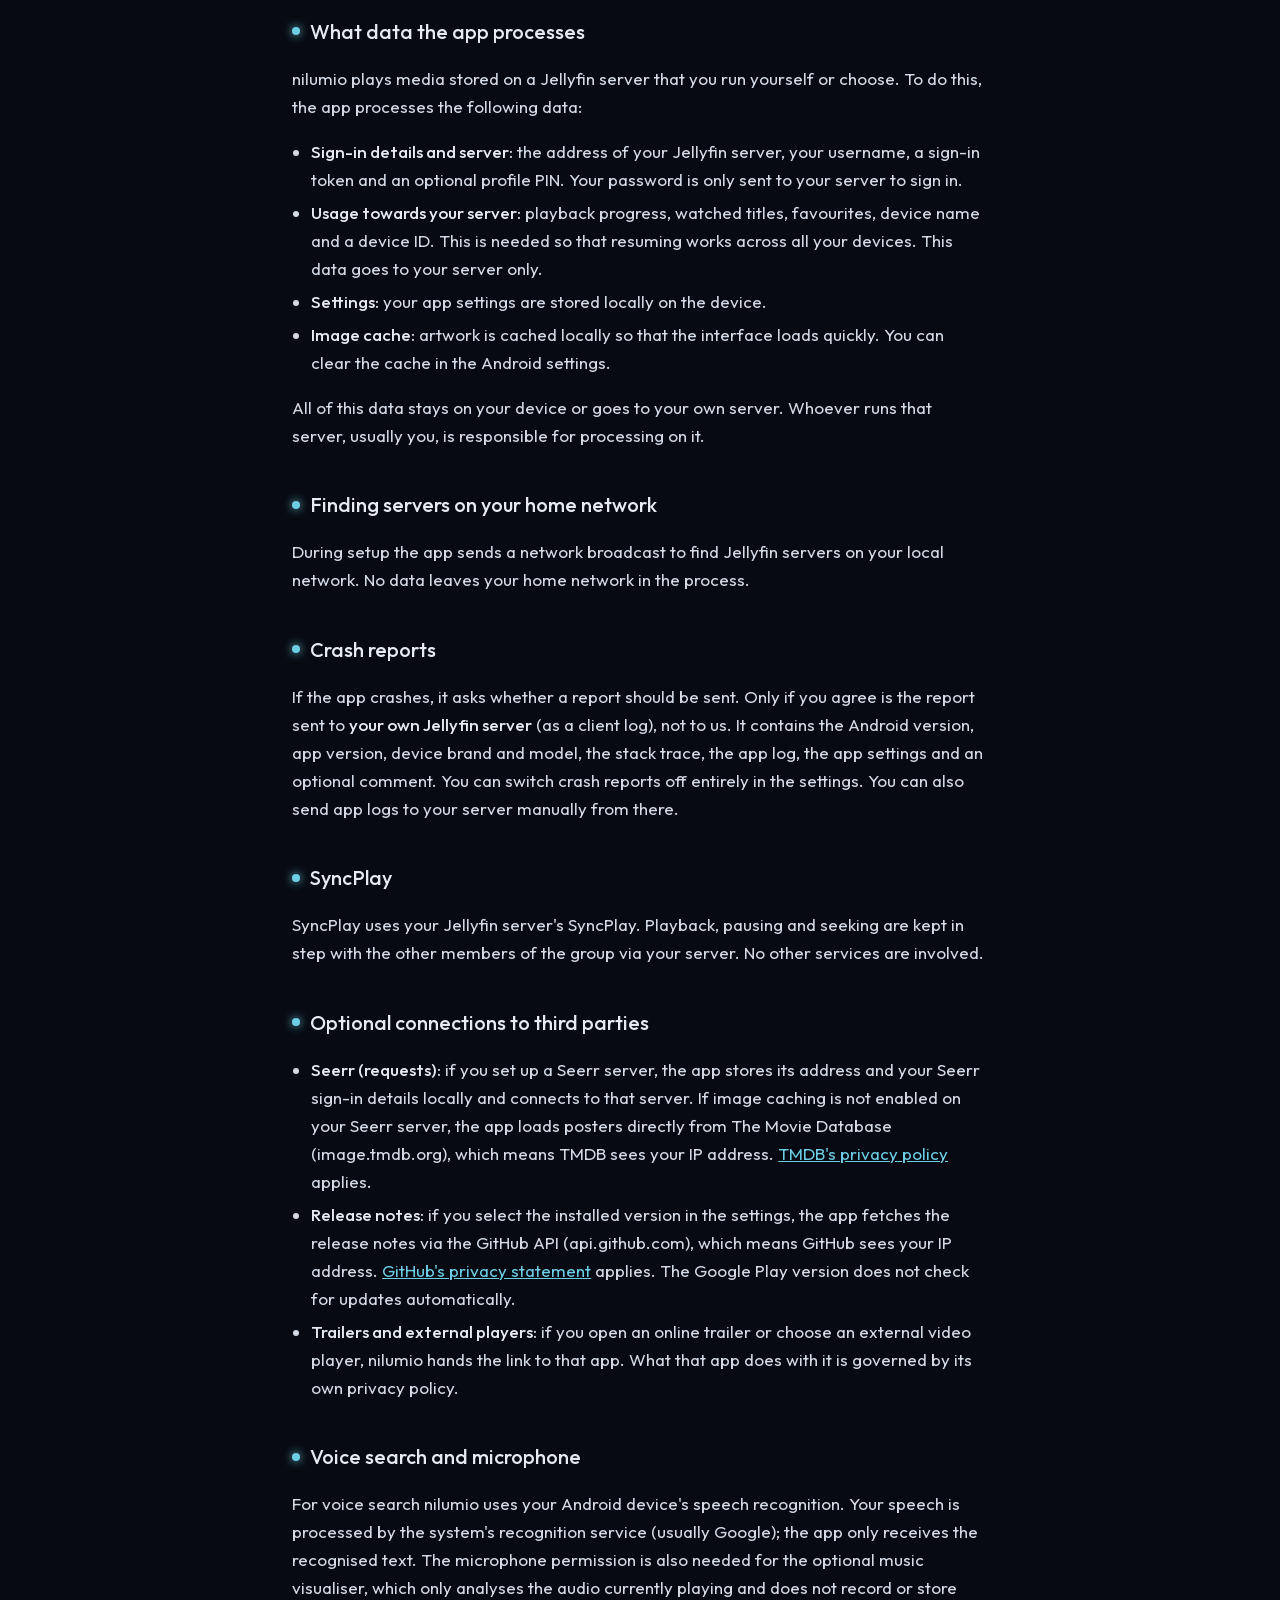
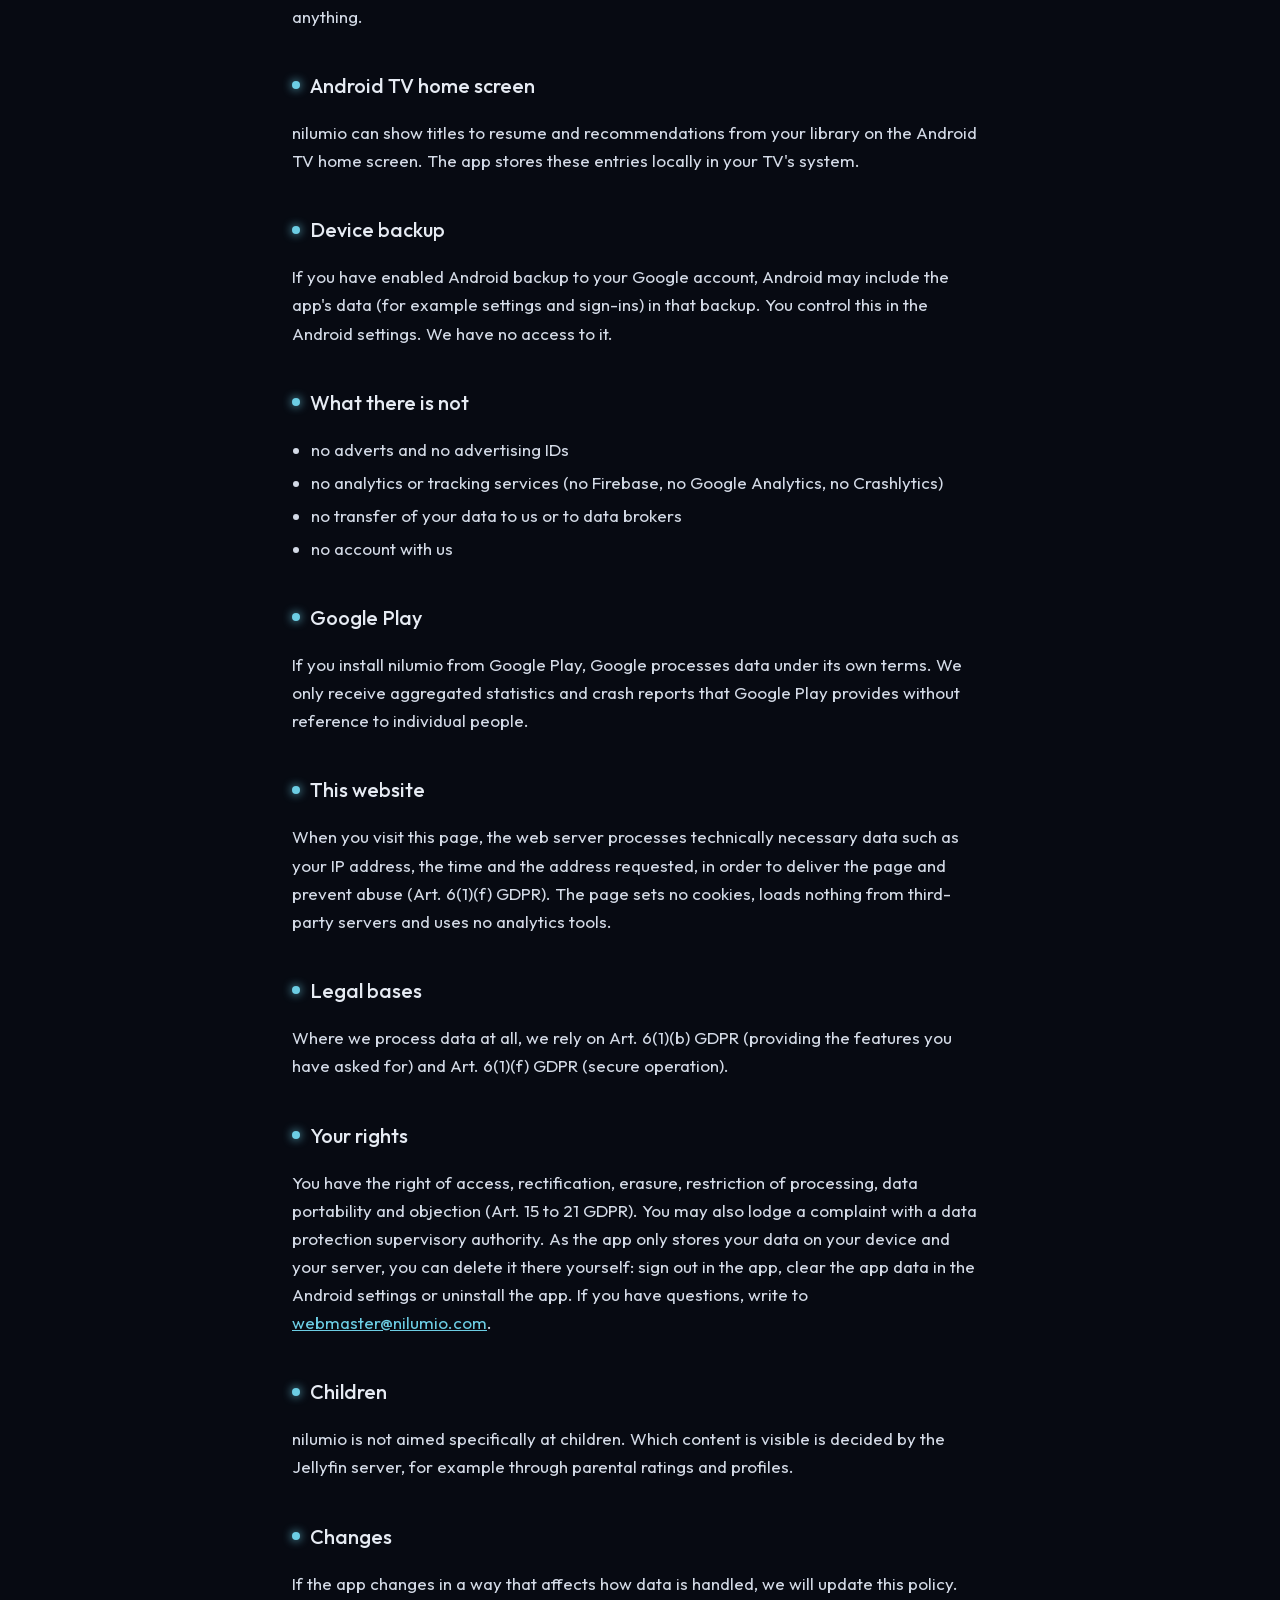
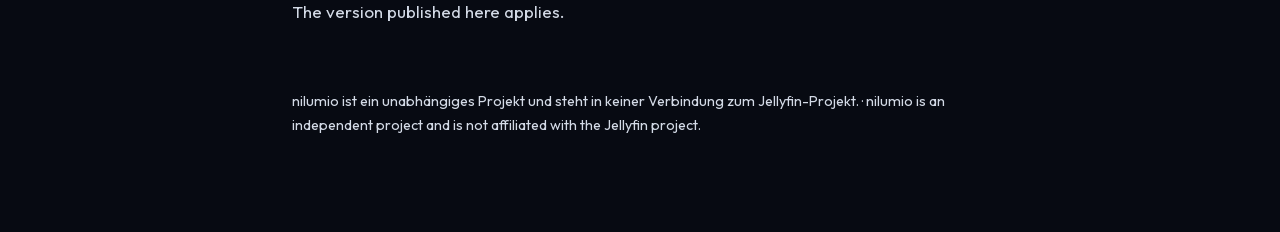
==== commit c8cbdfdd: "Add the c/o address to the privacy policy Co-Authored-By: Claude Opus 5.5 <noreply@anthropic.com> Cl" ====
--- a/store/website/datenschutz/index.html
+++ b/store/website/datenschutz/index.html
@@ -56,7 +56,9 @@
 
 <h2>Verantwortlicher</h2>
 <p>Niklas Held<br>
-<span class="placeholder">[Anschrift: ladungsfähige Adresse oder c/o-Dienst eintragen]</span><br>
+c/o Impressumservice Dein-Impressum<br>
+Stettiner Str. 41<br>
+35410 Hungen<br>
 E-Mail: <a href="mailto:webmaster@nilumio.com">webmaster@nilumio.com</a></p>
 
 <h2>Welche Daten die App verarbeitet</h2>
@@ -131,7 +133,10 @@
 
 <h2>Controller</h2>
 <p>Niklas Held<br>
-<span class="placeholder">[Anschrift: ladungsfähige Adresse oder c/o-Dienst eintragen]</span><br>
+c/o Impressumservice Dein-Impressum<br>
+Stettiner Str. 41<br>
+35410 Hungen<br>
+Germany<br>
 Email: <a href="mailto:webmaster@nilumio.com">webmaster@nilumio.com</a></p>
 
 <h2>What data the app processes</h2>
